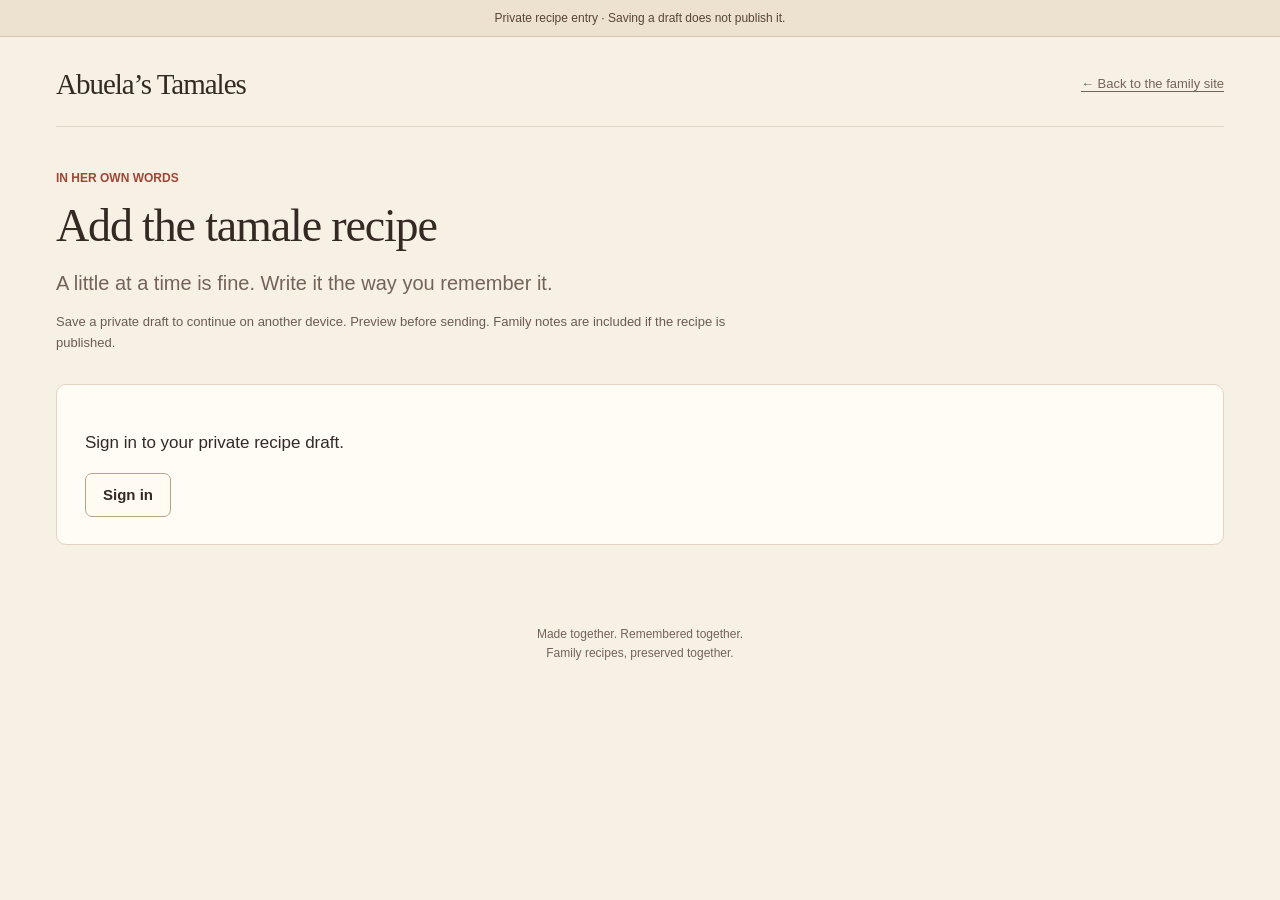
==== add-recipe.html @ 714f16d2 "Publish owner-only recipe editor and sign-in callback" ====
<!doctype html>
<html lang="en">
<head>
<meta charset="utf-8">
<meta http-equiv="Content-Security-Policy" content="default-src 'none'; script-src 'self'; style-src 'self'; img-src 'self' data:; media-src https://d2r3pvc81h83y9.cloudfront.net; connect-src 'self' https://abuelas-recipes-799780492152.auth.us-east-1.amazoncognito.com https://rk2tfggqse.execute-api.us-east-1.amazonaws.com; base-uri 'none'; object-src 'none'; form-action 'none'">
<meta name="viewport" content="width=device-width, initial-scale=1">
<meta name="robots" content="noindex, nofollow">
<meta name="referrer" content="no-referrer">
<title>Add the tamale recipe</title>
<link rel="stylesheet" href="editor-base.css">
<link rel="stylesheet" href="recipe.css">
<link rel="stylesheet" href="production.css">
<script src="video-config.js" defer></script>
<script src="video-player.js" defer></script>
<script src="recipe-model.js" defer></script>

<script type="module" src="boot.mjs"></script>
</head>
<body data-production="true">
<div class="prototype-banner">Private recipe entry · Saving a draft does not publish it.</div>
<a class="skip-link" href="#main">Skip to recipe editor</a>
<header class="site-header"><a class="wordmark" href="./">Abuela’s Tamales</a><a class="back-link" href="./">← Back to the family site</a></header>
<main id="main" class="editor-main">
<section class="editor-intro">
<p class="eyebrow">In her own words</p>
<h1>Add the tamale recipe</h1>
<p class="editor-lead">A little at a time is fine. Write it the way you remember it.</p>
<p class="storage-note">Save a private draft to continue on another device. Preview before sending. Family notes are included if the recipe is published.</p>
</section>
<noscript><p class="notice error">This editor needs JavaScript. The family film remains available through its direct link.</p></noscript>
<div id="recovery" class="notice error" hidden><h2>Your saved draft could not be opened.</h2><p>We have kept the original data untouched. Download it before starting again.</p><button type="button" id="recover-download">Download original draft</button> <button type="button" id="recover-reset">Start a new draft</button></div>
<section id="account-panel" class="card" aria-label="Recipe account"><p id="account-status" role="status">Recipe entry is not enabled.</p><div id="account-actions"></div><div id="account-confirm" hidden></div><div id="account-preview" hidden></div></section>
<div id="editor-layout" class="editor-layout" hidden>
<div class="writing-column">
<div class="draft-state"><span class="status-dot" aria-hidden="true"></span><span id="save-status" role="status" aria-live="polite">Getting your draft ready…</span></div>
<p id="feedback" class="notice" role="status" hidden></p>
<form id="recipe-form" novalidate>
<section class="card basics" aria-labelledby="basics-heading">
<h2 id="basics-heading">The recipe</h2>
<label for="recipe-title">Recipe name</label><input id="recipe-title" name="title" type="text" maxlength="160" required autocomplete="off">
<label for="recipe-yield">How much does it make? <span class="optional">Optional</span></label><input id="recipe-yield" name="yieldText" type="text" maxlength="200" autocomplete="off" aria-describedby="yield-help"><p class="field-help" id="yield-help">Use whatever amount you remember. It is okay to leave this blank.</p>
</section>
<section aria-labelledby="parts-heading" class="parts-section">
<div class="section-title"><h2 id="parts-heading">Recipe parts</h2><span id="component-count"></span></div>
<p class="section-help">Each part has its own ingredients and directions. Use one part for a simple recipe, or add parts such as masa, sauce, and filling.</p>
<div id="components"></div>
<button type="button" id="add-component" class="add-component">＋ Add another part</button>
<div id="undo-area" class="notice" hidden><span id="undo-message"></span> <button type="button" id="undo-remove">Undo removal</button></div>
</section>
<section class="card" aria-labelledby="notes-heading"><h2 id="notes-heading">Anything else to remember?</h2><label for="recipe-notes">Family notes <span class="optional">Optional</span></label><textarea id="recipe-notes" name="notes" rows="4" maxlength="10000" aria-describedby="notes-help"></textarea><p class="field-help" id="notes-help">A tip, a memory, or something you would like to ask about later.</p></section>
<div class="actions"><button type="button" id="preview-button" class="primary">Preview recipe</button><button type="button" class="export-button">Download draft (JSON)</button></div>
<div class="file-tools"><label for="import-file">Open a downloaded draft</label><input type="file" id="import-file" accept=".json,application/json"><p class="field-help">Opening a file asks before replacing your current draft.</p></div>
</form>
<section id="preview-panel" hidden aria-labelledby="preview-heading" tabindex="-1"><div class="preview-top"><span class="eyebrow">Recipe preview · Not published</span><button type="button" id="edit-button">← Keep editing</button></div><div id="preview-content" class="card"></div><div class="actions"><button type="button" class="export-button">Download draft (JSON)</button><button type="button" id="print-button">Print preview</button></div><p class="notice">Previewing does not send or publish your recipe. Use the account controls above for the next step.</p></section>
</div>
<aside class="film-aside" aria-labelledby="video-heading"><div class="aside-inner"><p class="eyebrow">Remember together</p><h2 id="video-heading">The family film</h2><figure class="film"><div class="video-frame" id="video-frame"><img class="poster" src="family-video.jpg" width="1280" height="720" alt="Family members making tamales together in the kitchen."><a class="play-control" id="video-launch" href="https://d2r3pvc81h83y9.cloudfront.net/media/christmas-tamales-720p-v1.mp4" target="_blank" rel="noopener noreferrer" aria-label="Play the family film, Christmas Tamales, 17 minutes 33 seconds"><span class="play-circle" aria-hidden="true">▶</span></a><span class="duration" aria-hidden="true">17:33</span></div><figcaption>Christmas tamales, made together.</figcaption><p class="player-note"><a href="https://d2r3pvc81h83y9.cloudfront.net/media/christmas-tamales-720p-v1.mp4" target="_blank" rel="noopener noreferrer">Open film in another tab<span class="sr-only"> (opens a new tab)</span></a></p></figure><p class="aside-note">Pause and come back whenever you need. The ingredients and directions are yours to tell.</p><div class="privacy-note"><strong>Browser backup</strong><p>Clearing browser data erases this device’s backup. Save your private server draft and keep a downloaded copy. The film plays from the existing family video host when you press play.</p></div></div></aside>
</div>
</main>
<footer>Made together. Remembered together.<br>Family recipes, preserved together.</footer>
</body>
</html>
---- editor-base.css ----
:root{color-scheme:light;--paper:#f7f0e5;--ink:#342a23;--muted:#746457;--accent:#9f4736;--line:#e2d5c4}
*{box-sizing:border-box}body{margin:0;background:var(--paper);color:var(--ink);font:17px/1.6 -apple-system,BlinkMacSystemFont,"Segoe UI",sans-serif}a{color:inherit;text-underline-offset:.2em}a:focus-visible,button:focus-visible{outline:3px solid var(--accent);outline-offset:6px}.site-header{max-width:1168px;margin:0 auto;padding:30px 0 24px;border-bottom:1px solid var(--line);display:flex;align-items:center;justify-content:space-between}.wordmark{font:normal 29px/1.2 Georgia,"Times New Roman",serif;letter-spacing:-.035em;text-decoration:none}.site-header>span{color:var(--muted);font-size:14px}main{max-width:1168px;margin:auto}.intro{text-align:center;padding:34px 0 0}.eyebrow{color:var(--accent);font-size:12px;font-weight:700;text-transform:uppercase;margin:0 0 20px}h1{font:normal clamp(38px,4.7vw,58px)/1.13 Georgia,"Times New Roman",serif;letter-spacing:-.025em;margin:0}p.lead{color:var(--muted);font-size:19px;line-height:1.55;margin:18px auto 36px}.film{max-width:900px;margin:0 auto;text-align:center}.video-frame{position:relative;aspect-ratio:16/9;background:#000;border-radius:9px;overflow:hidden;box-shadow:0 0 24px #5d452525}.poster{width:100%;height:100%;object-fit:cover;display:block}.play-control{position:absolute;inset:0;display:flex;flex-direction:column;align-items:flex-start;justify-content:center;padding-left:11%;gap:12px;color:var(--paper);text-decoration:none;font:600 15px/1.3 -apple-system,BlinkMacSystemFont,"Segoe UI",sans-serif;border:0;background:transparent;cursor:pointer;width:100%}.play-circle{display:grid;place-items:center;width:62px;height:62px;border-radius:50%;background:var(--paper);color:var(--accent);font-size:26px;padding-left:4px}.play-label{margin-left:-10px}.play-control:hover .play-circle{background:#fff;transform:scale(1.04)}.play-control:focus-visible{outline:3px solid #fff;outline-offset:-7px}.duration{position:absolute;bottom:14px;right:20px;color:#fff;background:#000a;padding:0 3px;font-size:13px;font-weight:600;pointer-events:none}.video-frame iframe,.video-frame video{display:block;width:100%;height:100%;border:0}figcaption{font-size:16px;font-weight:500;margin-top:17px}.player-note{font-size:12px;color:var(--muted);margin:8px 0 0}.story{text-align:center;margin:35px auto 0;padding:25px 0 0;position:relative}.story:before{content:"";position:absolute;top:0;left:calc(50% - 45px);width:90px;border-top:1px solid var(--line)}h2{font:normal 30px/1.2 Georgia,"Times New Roman",serif;letter-spacing:-.025em;margin:0 0 13px}.story p{color:var(--muted);margin:0;font-size:17px;line-height:1.65}footer{text-align:center;font-size:12px;color:var(--muted);padding:56px 20px 32px}.sr-only,.skip-link:not(:focus){position:absolute;width:1px;height:1px;padding:0;margin:-1px;overflow:hidden;clip:rect(0,0,0,0);white-space:nowrap;border:0}.skip-link:focus{position:fixed;z-index:5;top:8px;left:8px;padding:10px;background:var(--paper)}
@media(max-width:1240px){.site-header,main{margin-left:32px;margin-right:32px}}
@media(max-width:600px){.site-header,main{margin-left:20px;margin-right:20px}.site-header{justify-content:center;padding:25px 0 21px}.site-header>span{display:none}.wordmark{font-size:27px}.intro{padding-top:34px}.eyebrow{font-size:11px;margin-bottom:22px}h1{font-size:38px;line-height:1.14;max-width:360px;margin:auto}.lead{max-width:360px}p.lead{font-size:16px;line-height:1.55;margin:26px auto 36px}.desktop-break{display:none}.play-control{padding-left:10%}.play-circle{width:46px;height:46px;font-size:21px}.play-label{display:none}.duration{right:14px;bottom:12px;font-size:12px}figcaption{font-size:15px;margin-top:18px}.player-note{font-size:11px;line-height:1.6;margin:10px 10px 0}.story{margin-top:34px;padding-top:30px}h2{font-size:28px}.story p{font-size:16px;max-width:290px;margin:auto}footer{padding-top:48px}}
@media(prefers-reduced-motion:reduce){.play-control:hover .play-circle{transform:none}}
---- recipe.css ----
[hidden]{display:none!important}.prototype-banner{text-align:center;padding:9px 20px;background:#ede1cf;color:#594536;font-size:12px;line-height:1.5;border-bottom:1px solid #d7c7b0}.button,button,input,textarea{font:inherit}.button,button{display:inline-flex;align-items:center;justify-content:center;gap:10px;min-height:44px;padding:10px 17px;border:1px solid #b8a38a;border-radius:7px;color:var(--ink);background:#fffaf2;text-decoration:none;font-size:15px;font-weight:600;cursor:pointer;line-height:1.4}button:hover,.button:hover{background:#eee0cc}.primary{background:var(--accent);color:#fffaf5;border-color:var(--accent)}.primary:hover{background:#823829}.button:focus-visible,button:focus-visible,input:focus-visible,textarea:focus-visible{outline:3px solid #9f4736;outline-offset:3px}button:disabled{opacity:.45;cursor:not-allowed}.recipe-invitation{margin:-10px auto 34px}.recipe-invitation .button{font-size:17px;padding:14px 24px}.recipe-invitation p{font-size:13px;color:var(--muted);margin:10px 12px}.back-link{font-size:13px;color:var(--muted)}.editor-intro{padding:42px 0 30px;max-width:740px}.editor-intro .eyebrow{margin-bottom:12px}.editor-intro h1{font-size:clamp(34px,4vw,46px)}.editor-lead{font-size:20px;color:var(--muted);margin:15px 0 13px}.storage-note{max-width:690px;font-size:13px;color:#6b5c50;margin:0}.editor-layout{display:grid;grid-template-columns:minmax(0,1fr) 340px;gap:50px;align-items:start}.writing-column{min-width:0}.draft-state{display:flex;align-items:center;gap:8px;font-size:13px;color:#536047;margin:0 0 18px;min-height:24px}.status-dot{height:7px;width:7px;border-radius:50%;background:#6e7b5a;flex-shrink:0}.card{background:#fffbf5;border:1px solid var(--line);border-radius:10px;padding:27px 28px;margin-bottom:24px}.card h2{font-size:25px;margin-bottom:22px}.card label{display:block;font-size:15px;font-weight:600;margin:20px 0 7px}.card label:first-of-type{margin-top:0}input[type=text],textarea{display:block;width:100%;max-width:100%;border:1px solid #bba991;border-radius:6px;background:#fffdf9;color:var(--ink);padding:11px 12px;font-size:17px;line-height:1.55;min-height:48px}textarea{resize:vertical;min-height:125px}.field-help{font-size:12px;line-height:1.55;color:var(--muted);margin:7px 0 0}.optional{font-size:12px;font-weight:400;color:var(--muted);margin-left:6px}.parts-section{margin:34px 0}.section-title{display:flex;align-items:center;justify-content:space-between;gap:10px}.section-title h2{font-size:28px;margin:0}.section-title>span{color:var(--muted);font-size:13px}.section-help{font-size:14px;color:var(--muted);line-height:1.6;margin:10px 0 18px}.component-card{position:relative}.component-top{display:flex;gap:10px;align-items:baseline;border-bottom:1px solid var(--line);padding-bottom:14px;margin-bottom:20px}.component-number{font-size:11px;text-transform:uppercase;letter-spacing:.09em;color:var(--accent);font-weight:700;white-space:nowrap}.component-top h3{font:normal 25px/1.2 Georgia,serif;margin:0;overflow-wrap:anywhere}.component-controls{display:flex;flex-wrap:wrap;gap:7px;margin-top:20px}.component-controls button{font-size:12px;padding:8px 11px;background:transparent}.component-controls .remove-button{margin-left:auto;color:#93412f}.add-component{border:1px dashed #ac8e70;background:transparent;width:100%;min-height:52px}.actions{display:flex;flex-wrap:wrap;gap:12px;margin:24px 0}.file-tools{margin:32px 0 10px;padding-top:24px;border-top:1px solid var(--line)}.file-tools label{display:block;font-size:14px;font-weight:600;margin-bottom:10px}.file-tools input{font-size:13px;width:100%;color:var(--muted)}.file-tools input::file-selector-button{font:inherit;padding:9px 12px;border:1px solid #b8a38a;border-radius:5px;background:#fffaf2;margin-right:10px;min-height:44px}.film-aside{border-top:1px solid var(--line);padding-top:24px}.aside-inner{position:sticky;top:24px}.film-aside .eyebrow{margin-bottom:10px}.film-aside h2{font-size:27px;margin-bottom:20px}.film-aside .film{margin:0}.film-aside .play-control{align-items:center;padding:0}.film-aside .play-circle{width:48px;height:48px;font-size:22px}.film-aside figcaption{font-size:14px}.aside-note{font-size:14px;line-height:1.7;color:var(--muted);margin:22px 0}.privacy-note{border-top:1px solid var(--line);padding-top:19px;font-size:12px;color:var(--muted)}.privacy-note strong{color:var(--ink)}.privacy-note p{margin:5px 0}.notice{border:1px solid #c9b997;background:#f1e8d6;border-radius:7px;padding:15px 17px;font-size:14px;line-height:1.6;overflow-wrap:anywhere}.notice.error{border-color:#bd7565;color:#743625;background:#fae9e1}.notice h2{font-size:23px}.notice button{font-size:13px;margin-top:8px}.preview-top{display:flex;align-items:center;justify-content:space-between;gap:12px;margin-bottom:20px}.preview-top .eyebrow{margin:0}.preview-text{white-space:pre-wrap;overflow-wrap:anywhere;font-size:16px}.preview-component{border-top:1px solid var(--line);padding-top:24px;margin-top:24px}.preview-component h3{font:normal 26px/1.25 Georgia,serif;overflow-wrap:anywhere}.preview-component h4{font-size:13px;text-transform:uppercase;letter-spacing:.06em;margin-bottom:10px;color:var(--accent)}#preview-heading{font-size:32px;overflow-wrap:anywhere}#preview-panel:focus{outline:none}.empty-copy{color:var(--muted);font-style:italic}.preview-meta{color:var(--muted);font-size:14px}
.demo-panel{border:2px solid #b69a71}.demo-panel h2{font-size:24px;margin-bottom:12px}.demo-panel summary{cursor:pointer;min-height:44px;padding:10px 0;font-size:13px}.demo-panel select{font:inherit;min-height:44px;width:100%;max-width:100%;padding:8px;border:1px solid #bba991;border-radius:5px;background:#fffdf9}.demo-panel .actions{gap:8px}.demo-panel .actions button{font-size:13px}.demo-panel a{display:inline-block;font-size:14px;margin-top:15px}.demo-review{margin-top:20px;border-top:1px solid var(--line);padding-top:20px}.demo-review h3{overflow-wrap:anywhere}
@media(min-width:850px){.film-aside{position:sticky;top:24px}}
@media(max-width:1000px){.editor-layout{grid-template-columns:minmax(0,1fr) 280px;gap:28px}}
@media(max-width:849px){.editor-layout{display:flex;flex-direction:column;gap:24px}.writing-column,.film-aside{width:100%}.film-aside{order:-1;padding:0;border:0}.aside-inner{position:static}.film-aside .eyebrow,.film-aside h2,.aside-note,.privacy-note{display:none}.film-aside .film{max-width:430px;margin:0 auto 5px}.film-aside .video-frame{max-height:210px}.film-aside figcaption{margin-top:10px}.editor-intro{padding:30px 0 24px}.editor-intro h1{margin:0;max-width:none}.card{padding:22px}.editor-lead{font-size:18px}.back-link{font-size:12px}.site-header{gap:15px;flex-wrap:wrap;justify-content:space-between}.prototype-banner{font-size:11px}.preview-top{flex-wrap:wrap}.actions>*{flex:1 1 180px}.component-controls .remove-button{margin-left:0}.storage-note{font-size:12px}.editor-main .eyebrow{font-size:11px}.file-tools input{max-width:100%}}
@media(max-width:400px){.editor-main{margin-left:14px;margin-right:14px}.card{padding:18px}.site-header .back-link{width:100%;text-align:center}.site-header .wordmark{margin:auto}.component-controls button{padding:8px;font-size:11px}.component-top{gap:8px}.component-top h3{font-size:23px}}
@media print{.prototype-banner,.site-header,.editor-intro,.film-aside,.draft-state,.preview-top,.actions,.file-tools,footer,#recipe-form,#feedback,#undo-area,#recovery,#preview-panel>.notice{display:none!important}body{background:white;color:black}.editor-layout{display:block}main,.editor-main{margin:0;max-width:none}.card{border:0;padding:0;background:white}#preview-panel{display:block!important}.preview-component{break-inside:avoid}.preview-text{color:black}}
---- production.css ----
#account-actions, #account-confirm {display:flex;flex-wrap:wrap;gap:12px;}
#account-confirm[hidden], #account-preview[hidden] {display:none;}
#account-confirm p {flex-basis:100%;}
#account-preview pre {font:inherit;white-space:pre-wrap;overflow-wrap:anywhere;}
#account-preview button {display:block;margin:12px 0;}
.save-error {color:#843c2a;}
[aria-label="Written family recipe"] pre {font:inherit;white-space:pre-wrap;overflow-wrap:anywhere;}
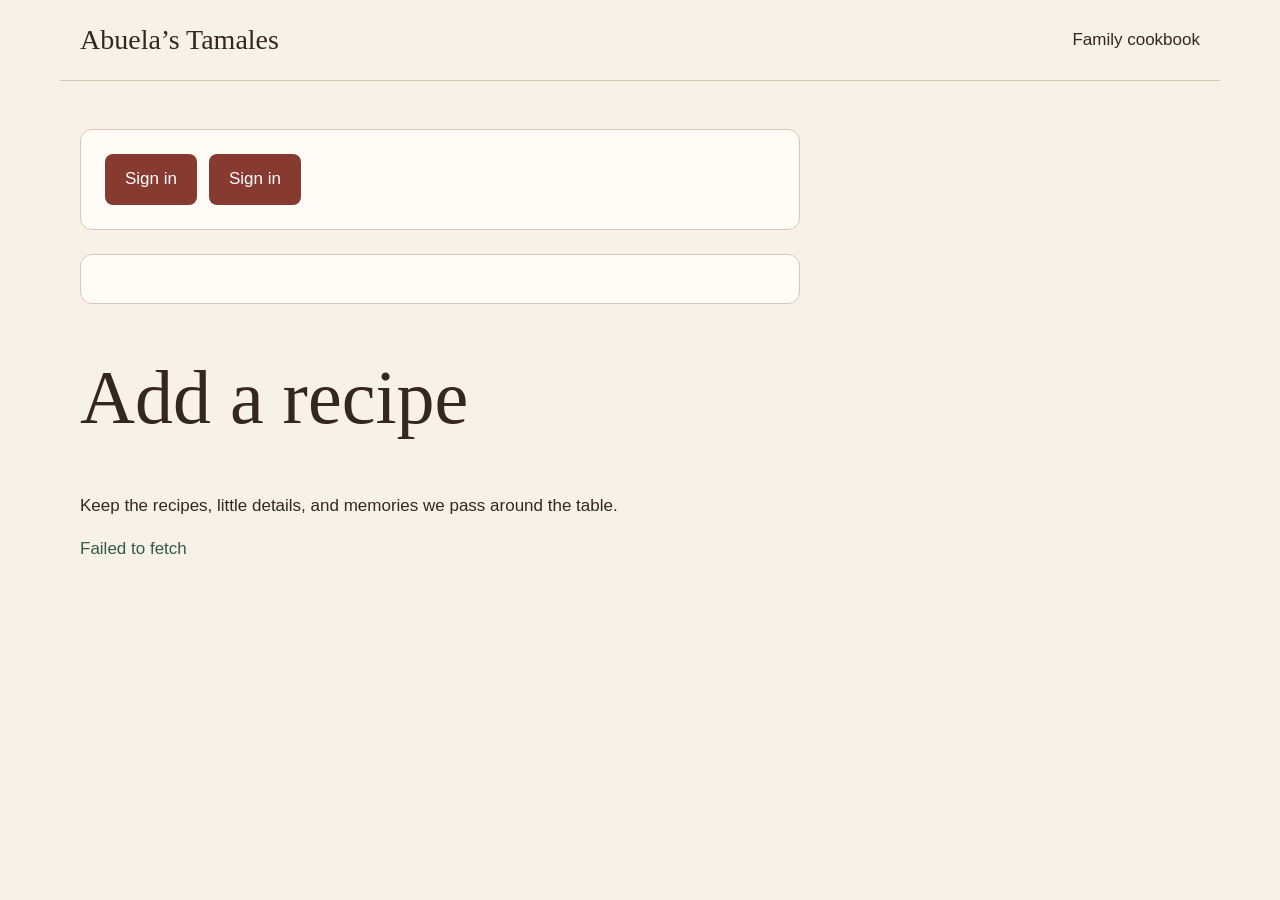
==== commit d85bb09c: "Add private family cookbook with photos and editor invitations" ====
--- a/add-recipe.html
+++ b/add-recipe.html
@@ -1,61 +1 @@
-<!doctype html>
-<html lang="en">
-<head>
-<meta charset="utf-8">
-<meta http-equiv="Content-Security-Policy" content="default-src 'none'; script-src 'self'; style-src 'self'; img-src 'self' data:; media-src https://d2r3pvc81h83y9.cloudfront.net; connect-src 'self' https://abuelas-recipes-799780492152.auth.us-east-1.amazoncognito.com https://rk2tfggqse.execute-api.us-east-1.amazonaws.com; base-uri 'none'; object-src 'none'; form-action 'none'">
-<meta name="viewport" content="width=device-width, initial-scale=1">
-<meta name="robots" content="noindex, nofollow">
-<meta name="referrer" content="no-referrer">
-<title>Add the tamale recipe</title>
-<link rel="stylesheet" href="editor-base.css">
-<link rel="stylesheet" href="recipe.css">
-<link rel="stylesheet" href="production.css">
-<script src="video-config.js" defer></script>
-<script src="video-player.js" defer></script>
-<script src="recipe-model.js" defer></script>
-
-<script type="module" src="boot.mjs"></script>
-</head>
-<body data-production="true">
-<div class="prototype-banner">Private recipe entry · Saving a draft does not publish it.</div>
-<a class="skip-link" href="#main">Skip to recipe editor</a>
-<header class="site-header"><a class="wordmark" href="./">Abuela’s Tamales</a><a class="back-link" href="./">← Back to the family site</a></header>
-<main id="main" class="editor-main">
-<section class="editor-intro">
-<p class="eyebrow">In her own words</p>
-<h1>Add the tamale recipe</h1>
-<p class="editor-lead">A little at a time is fine. Write it the way you remember it.</p>
-<p class="storage-note">Save a private draft to continue on another device. Preview before sending. Family notes are included if the recipe is published.</p>
-</section>
-<noscript><p class="notice error">This editor needs JavaScript. The family film remains available through its direct link.</p></noscript>
-<div id="recovery" class="notice error" hidden><h2>Your saved draft could not be opened.</h2><p>We have kept the original data untouched. Download it before starting again.</p><button type="button" id="recover-download">Download original draft</button> <button type="button" id="recover-reset">Start a new draft</button></div>
-<section id="account-panel" class="card" aria-label="Recipe account"><p id="account-status" role="status">Recipe entry is not enabled.</p><div id="account-actions"></div><div id="account-confirm" hidden></div><div id="account-preview" hidden></div></section>
-<div id="editor-layout" class="editor-layout" hidden>
-<div class="writing-column">
-<div class="draft-state"><span class="status-dot" aria-hidden="true"></span><span id="save-status" role="status" aria-live="polite">Getting your draft ready…</span></div>
-<p id="feedback" class="notice" role="status" hidden></p>
-<form id="recipe-form" novalidate>
-<section class="card basics" aria-labelledby="basics-heading">
-<h2 id="basics-heading">The recipe</h2>
-<label for="recipe-title">Recipe name</label><input id="recipe-title" name="title" type="text" maxlength="160" required autocomplete="off">
-<label for="recipe-yield">How much does it make? <span class="optional">Optional</span></label><input id="recipe-yield" name="yieldText" type="text" maxlength="200" autocomplete="off" aria-describedby="yield-help"><p class="field-help" id="yield-help">Use whatever amount you remember. It is okay to leave this blank.</p>
-</section>
-<section aria-labelledby="parts-heading" class="parts-section">
-<div class="section-title"><h2 id="parts-heading">Recipe parts</h2><span id="component-count"></span></div>
-<p class="section-help">Each part has its own ingredients and directions. Use one part for a simple recipe, or add parts such as masa, sauce, and filling.</p>
-<div id="components"></div>
-<button type="button" id="add-component" class="add-component">＋ Add another part</button>
-<div id="undo-area" class="notice" hidden><span id="undo-message"></span> <button type="button" id="undo-remove">Undo removal</button></div>
-</section>
-<section class="card" aria-labelledby="notes-heading"><h2 id="notes-heading">Anything else to remember?</h2><label for="recipe-notes">Family notes <span class="optional">Optional</span></label><textarea id="recipe-notes" name="notes" rows="4" maxlength="10000" aria-describedby="notes-help"></textarea><p class="field-help" id="notes-help">A tip, a memory, or something you would like to ask about later.</p></section>
-<div class="actions"><button type="button" id="preview-button" class="primary">Preview recipe</button><button type="button" class="export-button">Download draft (JSON)</button></div>
-<div class="file-tools"><label for="import-file">Open a downloaded draft</label><input type="file" id="import-file" accept=".json,application/json"><p class="field-help">Opening a file asks before replacing your current draft.</p></div>
-</form>
-<section id="preview-panel" hidden aria-labelledby="preview-heading" tabindex="-1"><div class="preview-top"><span class="eyebrow">Recipe preview · Not published</span><button type="button" id="edit-button">← Keep editing</button></div><div id="preview-content" class="card"></div><div class="actions"><button type="button" class="export-button">Download draft (JSON)</button><button type="button" id="print-button">Print preview</button></div><p class="notice">Previewing does not send or publish your recipe. Use the account controls above for the next step.</p></section>
-</div>
-<aside class="film-aside" aria-labelledby="video-heading"><div class="aside-inner"><p class="eyebrow">Remember together</p><h2 id="video-heading">The family film</h2><figure class="film"><div class="video-frame" id="video-frame"><img class="poster" src="family-video.jpg" width="1280" height="720" alt="Family members making tamales together in the kitchen."><a class="play-control" id="video-launch" href="https://d2r3pvc81h83y9.cloudfront.net/media/christmas-tamales-720p-v1.mp4" target="_blank" rel="noopener noreferrer" aria-label="Play the family film, Christmas Tamales, 17 minutes 33 seconds"><span class="play-circle" aria-hidden="true">▶</span></a><span class="duration" aria-hidden="true">17:33</span></div><figcaption>Christmas tamales, made together.</figcaption><p class="player-note"><a href="https://d2r3pvc81h83y9.cloudfront.net/media/christmas-tamales-720p-v1.mp4" target="_blank" rel="noopener noreferrer">Open film in another tab<span class="sr-only"> (opens a new tab)</span></a></p></figure><p class="aside-note">Pause and come back whenever you need. The ingredients and directions are yours to tell.</p><div class="privacy-note"><strong>Browser backup</strong><p>Clearing browser data erases this device’s backup. Save your private server draft and keep a downloaded copy. The film plays from the existing family video host when you press play.</p></div></div></aside>
-</div>
-</main>
-<footer>Made together. Remembered together.<br>Family recipes, preserved together.</footer>
-</body>
-</html>
+<!doctype html><html lang="en"><head><meta charset="utf-8"><meta name="viewport" content="width=device-width,initial-scale=1"><meta http-equiv="Content-Security-Policy" content="default-src 'self';script-src 'self';style-src 'self';img-src 'self' blob: https://rk2tfggqse.execute-api.us-east-1.amazonaws.com;connect-src 'self' https://abuelas-recipes-recipes-glqsobtyse8c.s3.us-east-1.amazonaws.com https://rk2tfggqse.execute-api.us-east-1.amazonaws.com https://abuelas-recipes-799780492152.auth.us-east-1.amazoncognito.com;object-src 'none';base-uri 'none';form-action 'none'"><title>Add a recipe · Abuela’s Tamales</title><link rel="stylesheet" href="theme.css"><script type="module" src="cookbook-app.mjs"></script></head><body><header><a class="wordmark" href="https://abuelastamales.com/">Abuela’s Tamales</a><span>Family cookbook</span></header><main><p id="preview-note" class="note">Local design preview · nothing is uploaded or published</p><h1>Add a recipe</h1><p>Keep the recipes, little details, and memories we pass around the table.</p><p id="status" role="status" aria-live="polite">Draft stays in this open tab. Server saving is not connected in this preview.</p><div id="workspace"><section class="panel"><h2>About the recipe</h2><label for="title">Recipe name</label><input id="title" maxlength="160" autocomplete="off"><label for="description">A short introduction <span class="note">· public when published</span></label><textarea id="description" maxlength="240" aria-describedby="description-count"></textarea><p id="description-count" class="note">240 characters remaining</p><label for="notes">Family notes <span class="note">· signed-in family only</span></label><textarea id="notes"></textarea><h3>Photos, if you’d like</h3><p class="note">Recipe photos are public when you publish. Photos in unfinished drafts stay private. JPEG, PNG or WebP, up to 15 MB each.</p><div id="photos"></div><div id="photo-controls" hidden><label for="photo-file">Choose a photo</label><input id="photo-file" type="file" accept="image/jpeg,image/png,image/webp"><label for="photo-audience">Photo placement</label><select id="photo-audience"><option value="gallery">Public recipe photo</option><option value="cover">Public cover photo</option></select><label for="photo-alt">Describe the photo</label><input id="photo-alt" maxlength="300"></div></section><section class="panel"><h2>Recipe parts</h2><p class="note">One part works beautifully. Add others for masa, filling, frosting, or finishing.</p><div id="parts"></div><button id="add-part" type="button">Add recipe part</button><button id="undo" type="button" class="secondary" hidden>Undo remove</button></section><section class="panel"><h2>Review and share</h2><p>Check the public introduction and the full family recipe separately.</p><div class="actions"><button id="review" type="button">Review recipe</button><button id="export" class="secondary" type="button">Download draft</button></div></section></div><section id="preview" class="panel" hidden aria-label="Recipe review"></section></main></body></html>
--- a/theme.css
+++ b/theme.css
@@ -0,0 +1,4 @@
+:root{--color-ivory:#f7f1e7;--color-cocoa:#34271f;--color-brick:#a34f3f;--color-clay:#b77a60;--color-linen:#e8dcc9;--surface-page:var(--color-ivory);--surface-card:#fffcf7;--surface-muted:var(--color-linen);--text-primary:var(--color-cocoa);--text-secondary:#655348;--border-subtle:#d8c8b8;--action-primary:#873b30;--action-on-primary:#fff;--focus-ring:#245d79;--status-error:#9b3028;--status-success:#315c45;--font-display:Georgia,serif;--font-body:Arial,sans-serif;--text-body:17px;--line-body:1.55;--content-max:1160px;--reading-max:720px;--radius-card:12px;--radius-control:8px;--control-min-height:48px}
+*{box-sizing:border-box}body{margin:0;background:var(--surface-page);color:var(--text-primary);font:var(--text-body)/var(--line-body) var(--font-body)}main,header{max-width:var(--content-max);margin:auto;padding:24px 20px}header{display:flex;align-items:center;justify-content:space-between;gap:20px;border-bottom:1px solid var(--border-subtle)}a{color:var(--action-primary)}h1,h2,h3,.wordmark{font-family:var(--font-display);line-height:1.15}h1{font-size:clamp(42px,6vw,76px);font-weight:400}.wordmark{font-size:28px;text-decoration:none;color:var(--text-primary)}button,.button{min-height:48px;padding:12px 20px;background:var(--action-primary);color:white;border:0;border-radius:8px;font:inherit;text-decoration:none;cursor:pointer}button.secondary{background:var(--surface-muted);color:var(--text-primary)}:focus-visible{outline:3px solid var(--focus-ring);outline-offset:4px}input,textarea{width:100%;min-height:48px;font:inherit;padding:12px;border:1px solid #887467;border-radius:8px;background:var(--surface-card);color:var(--text-primary)}textarea{min-height:120px}label{display:block;margin:20px 0 6px;font-weight:600}.note{color:var(--text-secondary);font-size:15px}.panel{background:var(--surface-card);border:1px solid var(--border-subtle);border-radius:12px;padding:24px;margin:24px 0;max-width:var(--reading-max)}.actions{display:flex;gap:12px;flex-wrap:wrap}.part{border-top:1px solid var(--border-subtle);padding-top:20px;margin-top:24px}[hidden]{display:none!important}@media(max-width:480px){header{align-items:flex-start;flex-direction:column}.panel{padding:20px}button{width:100%}}@media(prefers-reduced-motion:reduce){*{scroll-behavior:auto!important}}
+
+select{width:100%;min-height:48px;padding:12px;font:inherit;background:var(--surface-card);color:var(--text-primary);border:1px solid #887467;border-radius:8px}figure{margin:16px 0}img{max-width:100%;height:auto;border-radius:8px}summary{min-height:48px;cursor:pointer;padding:12px 0;font-weight:600}details{width:100%;order:3}.recipe-card{border-top:1px solid var(--border-subtle);padding:20px 0}.recipe-card:first-of-type{border-top:0}#status{max-width:720px;min-height:26px;color:var(--status-success)}fieldset{min-width:0;border:1px solid var(--border-subtle);border-radius:8px;margin:16px 0;padding:16px}@media(max-width:480px){header{padding-bottom:18px}.panel.actions>button{width:auto;flex:1;padding:12px}.panel.actions>details{flex-basis:100%}}
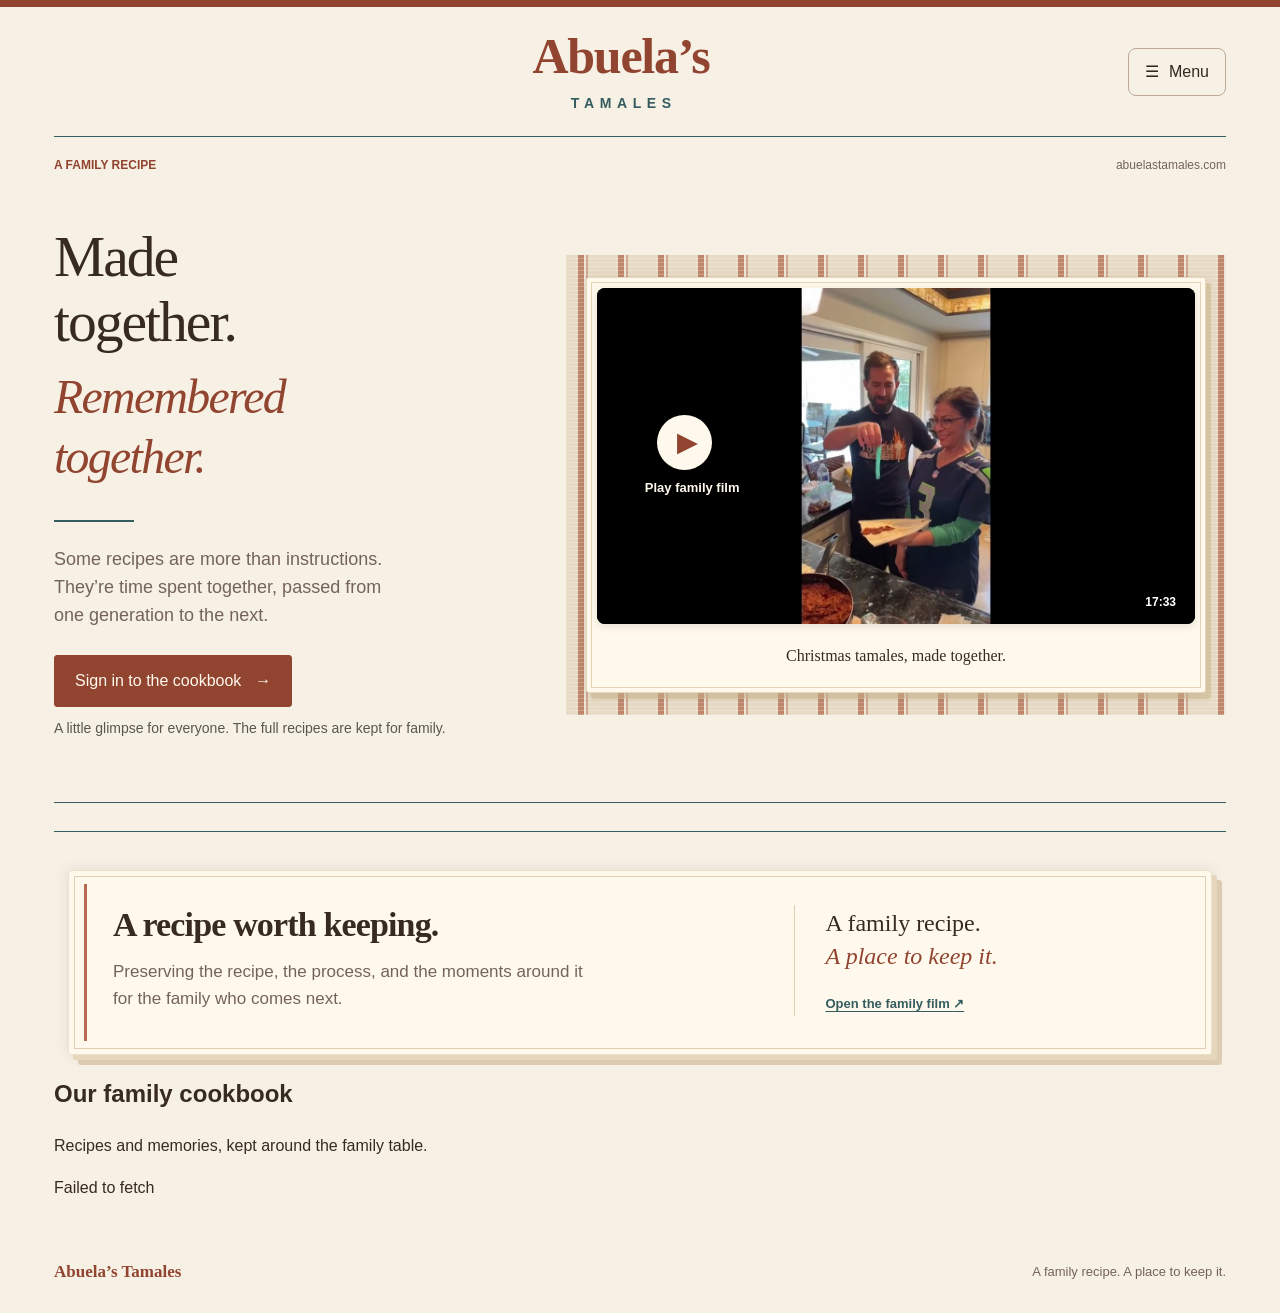
==== commit 97ebf929: "Keep the family cookbook at home with contextual menus" ====
--- a/add-recipe.html
+++ b/add-recipe.html
@@ -1 +1,76 @@
-<!doctype html><html lang="en"><head><meta charset="utf-8"><meta name="viewport" content="width=device-width,initial-scale=1"><meta http-equiv="Content-Security-Policy" content="default-src 'self';script-src 'self';style-src 'self';img-src 'self' blob: https://rk2tfggqse.execute-api.us-east-1.amazonaws.com;connect-src 'self' https://abuelas-recipes-recipes-glqsobtyse8c.s3.us-east-1.amazonaws.com https://rk2tfggqse.execute-api.us-east-1.amazonaws.com https://abuelas-recipes-799780492152.auth.us-east-1.amazoncognito.com;object-src 'none';base-uri 'none';form-action 'none'"><title>Add a recipe · Abuela’s Tamales</title><link rel="stylesheet" href="theme.css"><script type="module" src="cookbook-app.mjs"></script></head><body><header><a class="wordmark" href="https://abuelastamales.com/">Abuela’s Tamales</a><span>Family cookbook</span></header><main><p id="preview-note" class="note">Local design preview · nothing is uploaded or published</p><h1>Add a recipe</h1><p>Keep the recipes, little details, and memories we pass around the table.</p><p id="status" role="status" aria-live="polite">Draft stays in this open tab. Server saving is not connected in this preview.</p><div id="workspace"><section class="panel"><h2>About the recipe</h2><label for="title">Recipe name</label><input id="title" maxlength="160" autocomplete="off"><label for="description">A short introduction <span class="note">· public when published</span></label><textarea id="description" maxlength="240" aria-describedby="description-count"></textarea><p id="description-count" class="note">240 characters remaining</p><label for="notes">Family notes <span class="note">· signed-in family only</span></label><textarea id="notes"></textarea><h3>Photos, if you’d like</h3><p class="note">Recipe photos are public when you publish. Photos in unfinished drafts stay private. JPEG, PNG or WebP, up to 15 MB each.</p><div id="photos"></div><div id="photo-controls" hidden><label for="photo-file">Choose a photo</label><input id="photo-file" type="file" accept="image/jpeg,image/png,image/webp"><label for="photo-audience">Photo placement</label><select id="photo-audience"><option value="gallery">Public recipe photo</option><option value="cover">Public cover photo</option></select><label for="photo-alt">Describe the photo</label><input id="photo-alt" maxlength="300"></div></section><section class="panel"><h2>Recipe parts</h2><p class="note">One part works beautifully. Add others for masa, filling, frosting, or finishing.</p><div id="parts"></div><button id="add-part" type="button">Add recipe part</button><button id="undo" type="button" class="secondary" hidden>Undo remove</button></section><section class="panel"><h2>Review and share</h2><p>Check the public introduction and the full family recipe separately.</p><div class="actions"><button id="review" type="button">Review recipe</button><button id="export" class="secondary" type="button">Download draft</button></div></section></div><section id="preview" class="panel" hidden aria-label="Recipe review"></section></main></body></html>
+<!doctype html>
+<html lang="en">
+<head>
+<meta charset="utf-8">
+<meta name="viewport" content="width=device-width, initial-scale=1">
+<title>Abuela’s Tamales — A family recipe</title>
+<meta name="description" content="A family tamale recipe, preserved on film for the generations to come.">
+<meta name="robots" content="noindex, nofollow, max-image-preview:large">
+<link rel="canonical" href="https://abuelastamales.com/">
+<meta property="og:type" content="website">
+<meta property="og:locale" content="en_US">
+<meta property="og:site_name" content="Abuela’s Tamales">
+<meta property="og:title" content="Abuela’s Tamales — Made together. Remembered together.">
+<meta property="og:description" content="Watch our family’s Christmas tamale film—a recipe and the moments around it, preserved for the generations to come.">
+<meta property="og:url" content="https://abuelastamales.com/">
+<meta property="og:image" content="https://abuelastamales.com/share-card-v1.jpg">
+<meta property="og:image:secure_url" content="https://abuelastamales.com/share-card-v1.jpg">
+<meta property="og:image:type" content="image/jpeg">
+<meta property="og:image:width" content="1200">
+<meta property="og:image:height" content="630">
+<meta property="og:image:alt" content="Abuela’s Tamales. Made together. Remembered together. A family recipe, preserved on film.">
+<meta name="twitter:card" content="summary_large_image">
+<meta name="twitter:title" content="Abuela’s Tamales — Made together. Remembered together.">
+<meta name="twitter:description" content="A family tamale recipe, preserved on film for the generations to come.">
+<meta name="twitter:image" content="https://abuelastamales.com/share-card-v1.jpg">
+<meta name="twitter:image:alt" content="Abuela’s Tamales. Made together. Remembered together. A family recipe, preserved on film.">
+<meta name="referrer" content="no-referrer">
+<meta http-equiv="Content-Security-Policy" content="default-src 'self';script-src 'self';style-src 'self';img-src 'self' blob: https://rk2tfggqse.execute-api.us-east-1.amazonaws.com;media-src https://d2r3pvc81h83y9.cloudfront.net;connect-src 'self' https://rk2tfggqse.execute-api.us-east-1.amazonaws.com https://abuelas-recipes-799780492152.auth.us-east-1.amazoncognito.com https://abuelas-recipes-recipes-glqsobtyse8c.s3.us-east-1.amazonaws.com;object-src 'none';base-uri 'none';form-action 'none'">
+<link rel="stylesheet" href="styles.css?v=home-2">
+<link rel="stylesheet" href="home-shell.css">
+<script src="video-config.js" defer></script>
+<script src="video-player.js" defer></script>
+</head>
+<body>
+<a class="skip-link" href="#main">Skip to content</a>
+<div class="page">
+<header class="site-header">
+<span class="tile" aria-hidden="true"></span>
+<a class="wordmark" href="./" aria-label="Abuela’s Tamales, home">Abuela’s<span>Tamales</span></a>
+<button id="menu-toggle" type="button" aria-haspopup="dialog" aria-controls="family-menu" aria-expanded="false"><span aria-hidden="true">☰</span><span>Menu</span></button>
+</header>
+<main id="main">
+<div class="page-label"><p class="eyebrow">A family recipe</p><span>abuelastamales.com</span></div>
+<div class="hero">
+<section class="intro" aria-labelledby="home-title">
+<h1 id="home-title"><span>Made<br class="desktop-break"> together.</span><em>Remembered<br> together.</em></h1>
+<div class="short-rule" aria-hidden="true"></div>
+<p class="lead">Some recipes are more than instructions. They’re time spent together, passed from one generation to the next.</p>
+<div class="recipe-entry"><button id="home-sign-in" class="recipe-entry-button" type="button">Sign in to the cookbook <span aria-hidden="true">→</span></button><p id="home-auth-note">A little glimpse for everyone. The full recipes are kept for family.</p></div>
+</section>
+<div class="linen">
+<figure class="film" aria-labelledby="film-caption">
+<div class="video-frame" id="video-frame">
+<img class="poster" src="family-video.jpg" width="1280" height="720" alt="Family members making tamales together in the kitchen.">
+<a class="play-control" id="video-launch" href="https://d2r3pvc81h83y9.cloudfront.net/media/christmas-tamales-720p-v1.mp4" target="_blank" rel="noopener noreferrer" aria-label="Play the family film, Christmas Tamales, 17 minutes 33 seconds">
+<span class="play-circle" aria-hidden="true">▶</span><span class="play-label">Play family film</span>
+</a><span class="duration" aria-hidden="true">17:33</span>
+</div>
+<figcaption id="film-caption">Christmas tamales, made together.</figcaption>
+<noscript><p class="player-note">Use the play link to open the family video.</p></noscript>
+</figure>
+</div>
+</div>
+<div class="tile-border" aria-hidden="true"></div>
+<section class="notebook" aria-labelledby="story-title">
+<div class="notebook-copy"><h2 id="story-title">A recipe worth keeping.</h2><p>Preserving the recipe, the process, and the moments around it<br class="wide-break"> for the family who comes next.</p></div>
+<div class="notebook-aside"><p>A family recipe.<br><em>A place to keep it.</em></p><a href="https://d2r3pvc81h83y9.cloudfront.net/media/christmas-tamales-720p-v1.mp4" target="_blank" rel="noopener noreferrer">Open the family film <span aria-hidden="true">↗</span><span class="sr-only"> (opens a new tab)</span></a></div>
+</section>
+<section aria-labelledby="cookbook-heading"><h2 id="cookbook-heading" tabindex="-1">Our family cookbook</h2><p>Recipes and memories, kept around the family table.</p><p id="home-status" role="status"></p><div id="family-cookbook"></div></section></main>
+<footer><span>Abuela’s Tamales</span><p>A family recipe. A place to keep it.</p></footer>
+</div>
+<dialog id="family-menu" aria-labelledby="menu-heading"><div class="menu-top"><h2 id="menu-heading">Around the family table</h2><button id="menu-close" type="button" aria-label="Close menu">Close ×</button></div><nav id="menu-actions" aria-label="Family cookbook"></nav></dialog>
+<dialog id="family-task" aria-labelledby="task-heading"><div class="task-top"><h2 id="task-heading" tabindex="-1">Family cookbook</h2><button id="task-close" type="button" aria-label="Close and return home">Close ×</button></div><p id="status" role="status" aria-live="polite"></p><div id="task-body"></div></dialog>
+<div id="task-parking" hidden><p id="preview-note" hidden></p><section id="editor-panel"><div id="editor-actions" class="actions"></div><div id="workspace"><section class="panel"><h2>About the recipe</h2><label for="title">Recipe name</label><input id="title" maxlength="160" autocomplete="off"><label for="description">A short introduction <span class="note">· public when published</span></label><textarea id="description" maxlength="240" aria-describedby="description-count"></textarea><p id="description-count" class="note">240 characters remaining</p><label for="notes">Family notes <span class="note">· signed-in family only</span></label><textarea id="notes"></textarea><h3>Photos, if you’d like</h3><p class="note">Recipe photos are public when you publish. Photos in unfinished drafts stay private. JPEG, PNG or WebP, up to 15 MB each.</p><div id="photos"></div><div id="photo-controls" hidden><label for="photo-file">Choose a photo</label><input id="photo-file" type="file" accept="image/jpeg,image/png,image/webp"><label for="photo-audience">Photo placement</label><select id="photo-audience"><option value="gallery">Public recipe photo</option><option value="cover">Public cover photo</option></select><label for="photo-alt">Describe the photo</label><input id="photo-alt" maxlength="300"></div></section><section class="panel"><h2>Recipe parts</h2><p class="note">One part works beautifully. Add others for masa, filling, frosting, or finishing.</p><div id="parts"></div><button id="add-part" type="button">Add recipe part</button><button id="undo" type="button" class="secondary" hidden>Undo remove</button></section><section class="panel"><h2>Review and share</h2><p>Check the public introduction and the full family recipe separately.</p><div class="actions"><button id="review" type="button">Review recipe</button><button id="export" class="secondary" type="button">Download draft</button></div></section></div><section id="preview" class="panel" hidden aria-label="Recipe review"></section></section></div>
+<script type="module" src="cookbook-app.mjs"></script></body>
+</html>
--- a/styles.css
+++ b/styles.css
@@ -0,0 +1,11 @@
+:root{color-scheme:light;--paper:#f7f0e5;--card:#fff9ed;--ink:#372a21;--muted:#746457;--brick:#91442f;--teal:#355d60;--line:#dfcdb2;--tile:url("data:image/svg+xml,%3Csvg xmlns='http://www.w3.org/2000/svg' viewBox='0 0 60 60'%3E%3Cg fill='none' stroke='%23355d60' stroke-width='1.2'%3E%3Crect x='2' y='2' width='56' height='56' rx='2'/%3E%3Ccircle cx='30' cy='20' r='11'/%3E%3Ccircle cx='20' cy='30' r='11'/%3E%3Ccircle cx='40' cy='30' r='11'/%3E%3Ccircle cx='30' cy='40' r='11'/%3E%3C/g%3E%3C/svg%3E")}
+*{box-sizing:border-box}body{margin:0;background:#e0d4c1;color:var(--ink);font:16px/1.6 -apple-system,BlinkMacSystemFont,"Segoe UI",sans-serif}.page{max-width:1400px;margin:0 auto;background:var(--paper);border-top:7px solid var(--brick);padding:0 54px}a{color:inherit;text-underline-offset:.25em}a:focus-visible,button:focus-visible{outline:3px solid var(--teal);outline-offset:5px}.site-header{display:flex;align-items:center;justify-content:space-between;min-height:130px;border-bottom:1px solid var(--teal)}.tile{width:60px;height:60px;display:block;background:var(--tile) center/contain no-repeat}.wordmark{color:var(--brick);font:bold 50px/1 Georgia,"Times New Roman",serif;letter-spacing:-.025em;text-decoration:none;text-align:center}.wordmark span{display:block;margin-top:13px;color:var(--teal);font:700 14px/1.3 -apple-system,BlinkMacSystemFont,"Segoe UI",sans-serif;letter-spacing:.4em;text-transform:uppercase;padding-left:.4em}.page-label{display:flex;align-items:center;justify-content:space-between;margin:19px 0 35px}.eyebrow{margin:0;color:var(--brick);font-size:12px;font-weight:700;text-transform:uppercase}.page-label>span{font-size:12px;color:var(--muted)}.hero{display:grid;grid-template-columns:minmax(0,.7fr) minmax(0,1fr);gap:50px;align-items:center}.intro{padding:15px 0 20px}h1{font:normal clamp(40px,4.5vw,64px)/1.12 Georgia,"Times New Roman",serif;letter-spacing:-.035em;margin:0}h1 span,h1 em{display:block}h1 em{color:var(--brick);font-weight:normal;font-size:.83em;line-height:1.25;margin-top:13px;letter-spacing:-.035em}.short-rule{width:80px;height:2px;background:var(--teal);margin:33px 0 24px}.lead{max-width:360px;margin:0;color:var(--muted);font-size:18px;line-height:1.55}.linen{padding:22px 20px;background-color:#e7dbc5;background-image:repeating-linear-gradient(0deg,#fff3 0 1px,transparent 1px 4px),repeating-linear-gradient(90deg,transparent 0 12px,#ac5f43ad 12px 18px,#fff4 18px 20px,#ad624973 20px 22px,transparent 22px 40px)}.film{position:relative;background:var(--card);margin:0;padding:10px 10px 0;border:1px solid #e6d6bc;border-radius:3px;box-shadow:5px 6px 0 #c9b18a80,0 3px 13px #624b2826;outline:1px solid #e5d3b8;outline-offset:-6px}.video-frame{position:relative;aspect-ratio:16/9;background:#000;border-radius:8px;overflow:hidden;box-shadow:0 2px 8px #49362426}.poster{width:100%;height:100%;object-fit:cover;display:block}.play-control{position:absolute;inset:0;display:flex;flex-direction:column;align-items:flex-start;justify-content:center;padding-left:10%;gap:10px;color:var(--card);text-decoration:none;font:600 13px/1.3 -apple-system,BlinkMacSystemFont,"Segoe UI",sans-serif;border:0;background:transparent;cursor:pointer;width:100%}.play-circle{display:grid;place-items:center;width:55px;height:55px;border-radius:50%;background:var(--card);color:var(--brick);font-size:25px;padding-left:4px}.play-label{margin-left:-12px}.play-control:hover .play-circle{background:#fff;transform:scale(1.04)}.play-control:focus-visible{outline:3px solid #fff;outline-offset:-6px}.duration{position:absolute;bottom:12px;right:16px;color:#fff;background:#000a;padding:0 3px;font-size:12px;font-weight:600;pointer-events:none}.video-frame video{display:block;width:100%;height:100%;border:0}figcaption{text-align:center;font:16px/1.4 Georgia,"Times New Roman",serif;padding:21px 6px 24px}.player-note{font-size:12px;padding:0 10px 10px}.tile-border{height:30px;border-block:1px solid var(--teal);margin:43px 0 38px;background-image:var(--tile);background-size:24px 24px;background-repeat:repeat-x;background-position:5px center}.notebook{position:relative;display:grid;grid-template-columns:1.7fr 1fr;gap:38px;margin:0 14px;padding:34px 38px 38px 44px;background:var(--card);border:1px solid #ede0cb;border-radius:3px;box-shadow:5px 5px 0 #e6d6bb,10px 10px 0 #cbb18a8c,0 0 14px #6a4f2420;outline:1px solid var(--line);outline-offset:-7px}.notebook:before{content:"";position:absolute;left:15px;top:13px;bottom:13px;width:3px;background:#b66b50}.notebook-copy h2{font:bold 34px/1.2 Georgia,"Times New Roman",serif;letter-spacing:-.025em;margin:0 0 12px}.notebook-copy p{margin:0;color:var(--muted);font-size:17px}.notebook-aside{border-left:1px solid var(--line);padding:2px 0 0 30px}.notebook-aside p{font:normal 24px/1.35 Georgia,"Times New Roman",serif;margin:0 0 18px}.notebook-aside p em{color:var(--brick)}.notebook-aside a{color:var(--teal);font-size:13px;font-weight:600}footer{display:flex;align-items:center;justify-content:space-between;gap:24px;padding:45px 0 30px;font-size:13px;color:var(--muted)}footer>span{color:var(--brick);font:bold 17px/1.3 Georgia,"Times New Roman",serif}footer p{margin:0}.sr-only,.skip-link:not(:focus){position:absolute;width:1px;height:1px;padding:0;margin:-1px;overflow:hidden;clip:rect(0,0,0,0);white-space:nowrap;border:0}.skip-link:focus{position:fixed;z-index:5;top:10px;left:10px;padding:10px;background:var(--card)}
+@media(min-width:1500px){.page{margin-top:24px;margin-bottom:24px}}
+@media(max-width:1000px){.page{padding-inline:32px}.hero{gap:28px;grid-template-columns:minmax(0,.72fr) minmax(0,1fr)}.lead{font-size:16px}.linen{padding:16px 13px}.notebook{margin-inline:5px;gap:25px;padding-right:28px}.notebook-copy h2{font-size:30px}.wide-break{display:none}}
+@media(max-width:700px){body{background:var(--paper)}.page{padding:0 20px;border-top-width:6px}.site-header{min-height:102px}.tile{width:31px;height:31px}.wordmark{font-size:37px}.wordmark span{font-size:10px;letter-spacing:.3em;margin-top:9px}.page-label{margin:23px 0 20px}.eyebrow{font-size:11px}.page-label>span{display:none}.hero{display:flex;flex-direction:column;gap:0;align-items:stretch}.intro{padding:0 0 35px}h1{font-size:40px;letter-spacing:-.03em}h1 em{font-size:36px;margin-top:8px;line-height:1.2}.desktop-break{display:none}.short-rule{width:58px;margin:24px 0 21px}.lead{font-size:15px;line-height:1.6;max-width:360px}.linen{margin:0 -20px;padding:16px 12px}.film{padding:9px 9px 0}.play-circle{width:48px;height:48px;font-size:23px}.play-label{display:none}.duration{right:14px;bottom:12px;font-size:12px}figcaption{font-size:15px;padding:18px 3px 21px}.tile-border{height:26px;background-size:21px 21px;margin:29px 0 32px}.notebook{display:block;margin:0 0 0 -3px;padding:26px 23px 30px 31px}.notebook:before{left:12px;top:12px;bottom:12px;width:2px}.notebook-copy h2{font-size:30px;max-width:310px}.notebook-copy p{font-size:15px;line-height:1.65}.notebook-aside{margin-top:24px;border-left:0;border-top:1px solid var(--line);padding:22px 0 0}.notebook-aside p{font-size:23px;margin-bottom:16px}footer{justify-content:center;text-align:center;padding:42px 0 30px;display:block}footer>span{font-size:15px}footer p{margin-top:8px;font-size:12px}}
+@media(prefers-reduced-motion:reduce){.play-control:hover .play-circle{transform:none}}
+
+/* The private editor is available through the public homepage. */
+.recipe-entry{margin-top:26px}.recipe-entry-button{display:inline-flex;align-items:center;justify-content:center;gap:14px;min-height:48px;padding:12px 20px;background:var(--brick,#774230);color:#fff9ed;border:1px solid var(--brick,#774230);border-radius:3px;font:600 16px/1.4 Arial,sans-serif;text-decoration:none}.recipe-entry-button:hover{background:#603524;color:#fff9ed}.recipe-entry p{font:14px/1.6 Arial,sans-serif;margin:10px 0 0;color:#59574e}.recipe-entry-button:focus-visible{outline:3px solid #3d524f;outline-offset:4px}
+
+.family-recipe-card{padding:24px 0;border-top:1px solid #d8c8b8}.family-recipe-card img{max-width:100%;max-height:360px;object-fit:cover;border-radius:8px}.family-recipe-card a{font:28px Georgia,serif;color:#873b30}
--- a/home-shell.css
+++ b/home-shell.css
@@ -0,0 +1,11 @@
+:root{--surface-card:#fffcf7;--surface-muted:#e8dcc9;--text-primary:#34271f;--text-secondary:#655348;--border-subtle:#d8c8b8;--action-primary:#873b30;--focus-ring:#245d79}
+[hidden]{display:none!important}button,input,textarea,select{font:inherit}button{cursor:pointer}button:disabled{cursor:default;opacity:.55}button:focus-visible,a:focus-visible,input:focus-visible,textarea:focus-visible,select:focus-visible,summary:focus-visible{outline:3px solid var(--focus-ring);outline-offset:4px}
+#menu-toggle{display:flex;align-items:center;gap:10px;min-height:48px;border:1px solid #bba995;border-radius:8px;padding:10px 16px;background:transparent;color:#34271f;font:16px Arial,sans-serif}#home-sign-in{font:inherit;cursor:pointer}.site-header #menu-toggle{justify-self:end}.site-header{position:relative}#home-status:empty{display:none}
+#family-menu,#family-task{box-sizing:border-box;color:var(--text-primary);font:17px/1.55 Arial,sans-serif;border:1px solid var(--border-subtle);padding:28px;max-height:90dvh;overflow:auto;overscroll-behavior:contain}dialog::backdrop{background:rgba(24,22,20,.55);backdrop-filter:blur(3px)}body:has(dialog[open]){overflow:hidden}
+#family-menu{inset:0 0 auto;width:100%;max-width:100%;margin:0 auto;border:0;border-radius:0 0 18px 18px;background:rgba(38,37,35,.93);color:#fff9ed;box-shadow:0 12px 40px #0003}#family-menu[open]{animation:menu-down .22s ease-out}.menu-top,.task-top{display:flex;align-items:center;justify-content:space-between;gap:24px;margin-bottom:24px}.menu-top h2,.task-top h2{font:normal 30px/1.2 Georgia,serif;margin:0}.menu-top button{background:transparent;color:#fff9ed;border:1px solid #a79a8b}#family-menu button{font:inherit;min-height:48px;border-radius:8px;padding:12px 18px}#menu-actions{display:grid;gap:12px}#menu-actions button{text-align:left;color:#fff9ed;background:transparent;border:1px solid #756e64;width:100%}#menu-actions button:hover{background:#ffffff14}#family-menu :focus-visible{outline:3px solid #f1c582;outline-offset:3px}
+#family-task{width:min(920px,calc(100% - 40px));max-width:920px;margin:auto;border-radius:16px;background:#f7f1e7}#family-task h2,#family-task h3{font-family:Georgia,serif;line-height:1.2}#family-task h2{font-size:30px}#family-task h3{font-size:23px}#family-task button,#family-cookbook button{min-height:48px;padding:12px 20px;background:var(--action-primary);color:white;border:0;border-radius:8px;font:inherit}#family-task button.secondary,#task-close{background:var(--surface-muted)!important;color:var(--text-primary)!important}#family-task .panel{background:var(--surface-card);border:1px solid var(--border-subtle);border-radius:12px;padding:24px;margin:24px 0}#family-task .actions,#family-task #photo-controls,#family-task #family-invitations>section>div{display:flex;flex-wrap:wrap;gap:12px}#family-task #photo-controls{display:block}#family-task #photo-controls button{margin-top:16px}#family-task label{display:block;font-weight:600;margin:20px 0 6px}#family-task input,#family-task textarea,#family-task select{box-sizing:border-box;width:100%;min-height:48px;font:inherit;padding:12px;border:1px solid #887467;border-radius:8px;background:var(--surface-card);color:var(--text-primary)}#family-task textarea{min-height:120px}#family-task fieldset{min-width:0;border:1px solid var(--border-subtle);border-radius:8px;margin:16px 0;padding:16px}#family-task .part{border-top:1px solid var(--border-subtle);padding-top:20px;margin-top:24px}#family-task .part>button{margin:8px 12px 8px 0}#family-task .note{font-size:15px;color:var(--text-secondary)}#status{color:#315c45}#status:empty{display:none}#family-task img,#family-cookbook img{max-width:100%;height:auto;border-radius:8px}#family-task figure{margin:16px 0}.recipe-card{padding:24px 0;border-top:1px solid var(--border-subtle)}.recipe-card h3{font:30px Georgia,serif}.recipe-card button{margin:8px 12px 8px 0}#family-invitations h2{display:none}#family-invitations section>div{display:flex;gap:12px;flex-wrap:wrap;margin-top:20px}#family-invitations section>div>div{flex-basis:100%}#family-invitations section>div button{margin:4px 0}.task-top{position:sticky;top:-28px;padding:12px 0;background:#f7f1e7;z-index:2}.task-top button{flex-shrink:0}
+@keyframes menu-down{from{transform:translateY(-100%);opacity:.4}to{transform:translateY(0);opacity:1}}@media(prefers-reduced-motion:reduce){#family-menu[open]{animation:none}*{scroll-behavior:auto!important}}@media(max-width:600px){#family-menu{padding:20px}.menu-top h2{font-size:24px}#family-task{width:calc(100% - 20px);max-height:94dvh;padding:20px}.task-top{top:-20px;gap:12px;align-items:flex-start}.task-top h2{font-size:25px}.task-top button{padding:10px;font-size:15px}#family-task .panel{padding:16px}.actions>button,#family-invitations section>div>button{flex-basis:100%;width:100%}#family-task #add-part,#family-task #undo{margin-top:12px;width:100%}.site-header #menu-toggle{font-size:14px;padding:8px 12px}.site-header #menu-toggle span:first-child{font-size:21px}}
+
+.menu-top button{white-space:nowrap;flex-shrink:0}@media(max-width:600px){#family-task{width:calc(100% - 40px)}.task-top{flex-wrap:wrap}.task-top button{margin-left:auto}}
+
+#family-task .private-recipe>h2:first-child{display:none}
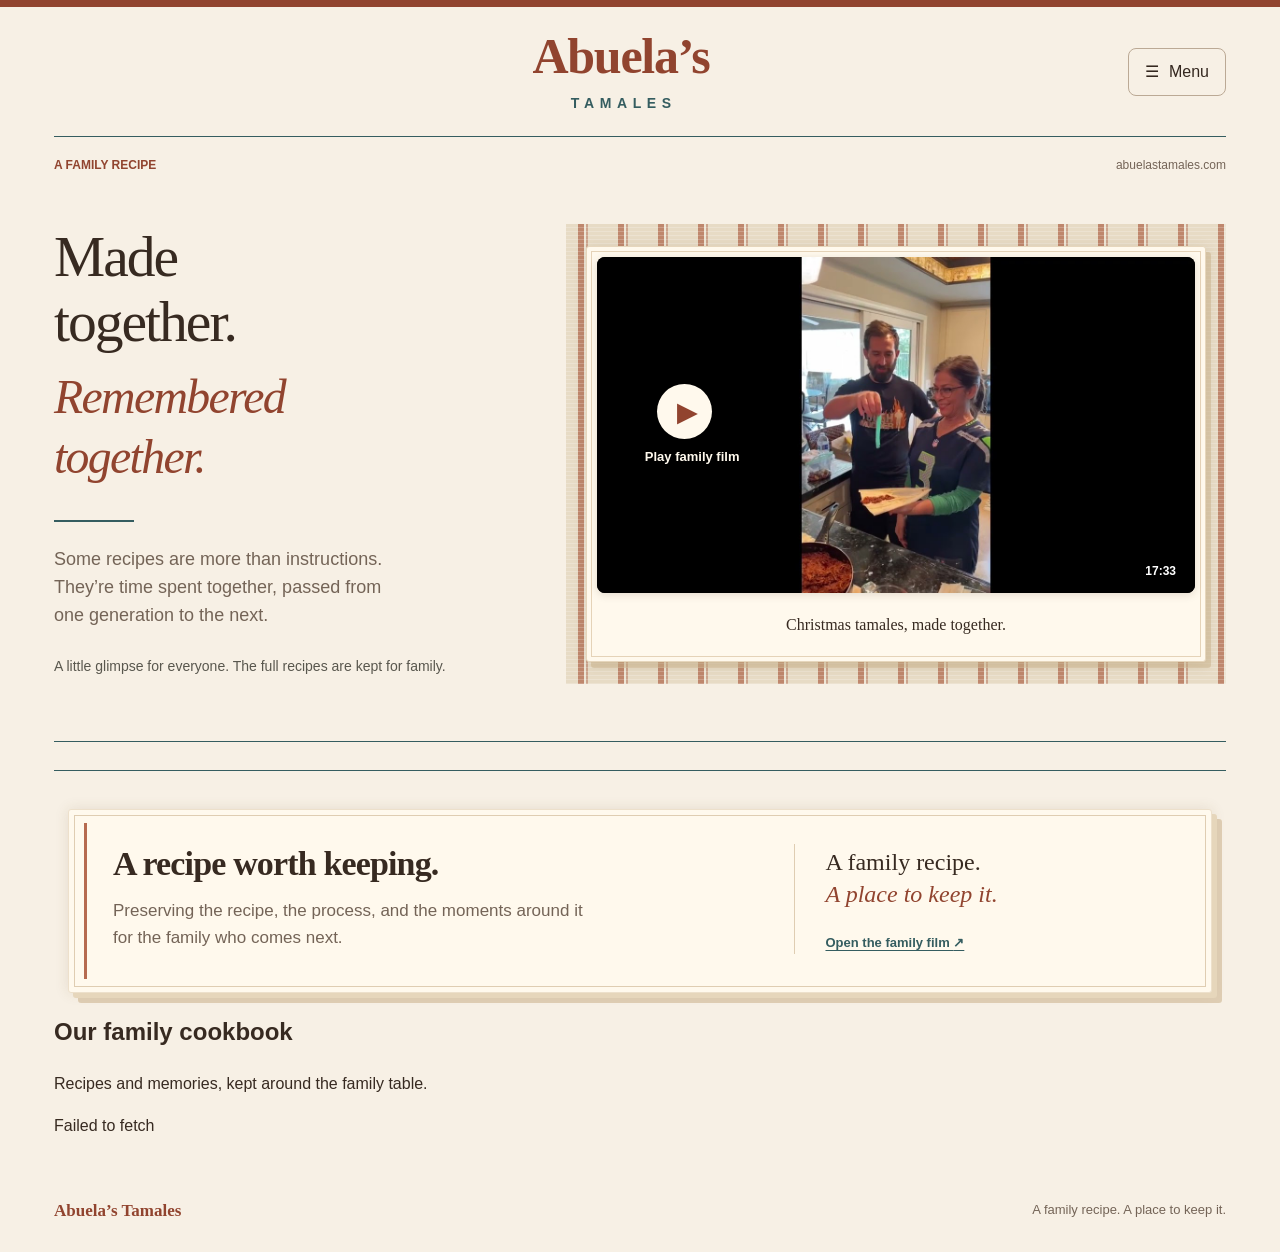
==== commit ae33dc03: "Simplify sign-in and mark Home as current" ====
--- a/add-recipe.html
+++ b/add-recipe.html
@@ -46,7 +46,7 @@
 <h1 id="home-title"><span>Made<br class="desktop-break"> together.</span><em>Remembered<br> together.</em></h1>
 <div class="short-rule" aria-hidden="true"></div>
 <p class="lead">Some recipes are more than instructions. They’re time spent together, passed from one generation to the next.</p>
-<div class="recipe-entry"><button id="home-sign-in" class="recipe-entry-button" type="button">Sign in to the cookbook <span aria-hidden="true">→</span></button><p id="home-auth-note">A little glimpse for everyone. The full recipes are kept for family.</p></div>
+<div class="recipe-entry"><p id="home-auth-note">A little glimpse for everyone. The full recipes are kept for family.</p></div>
 </section>
 <div class="linen">
 <figure class="film" aria-labelledby="film-caption">
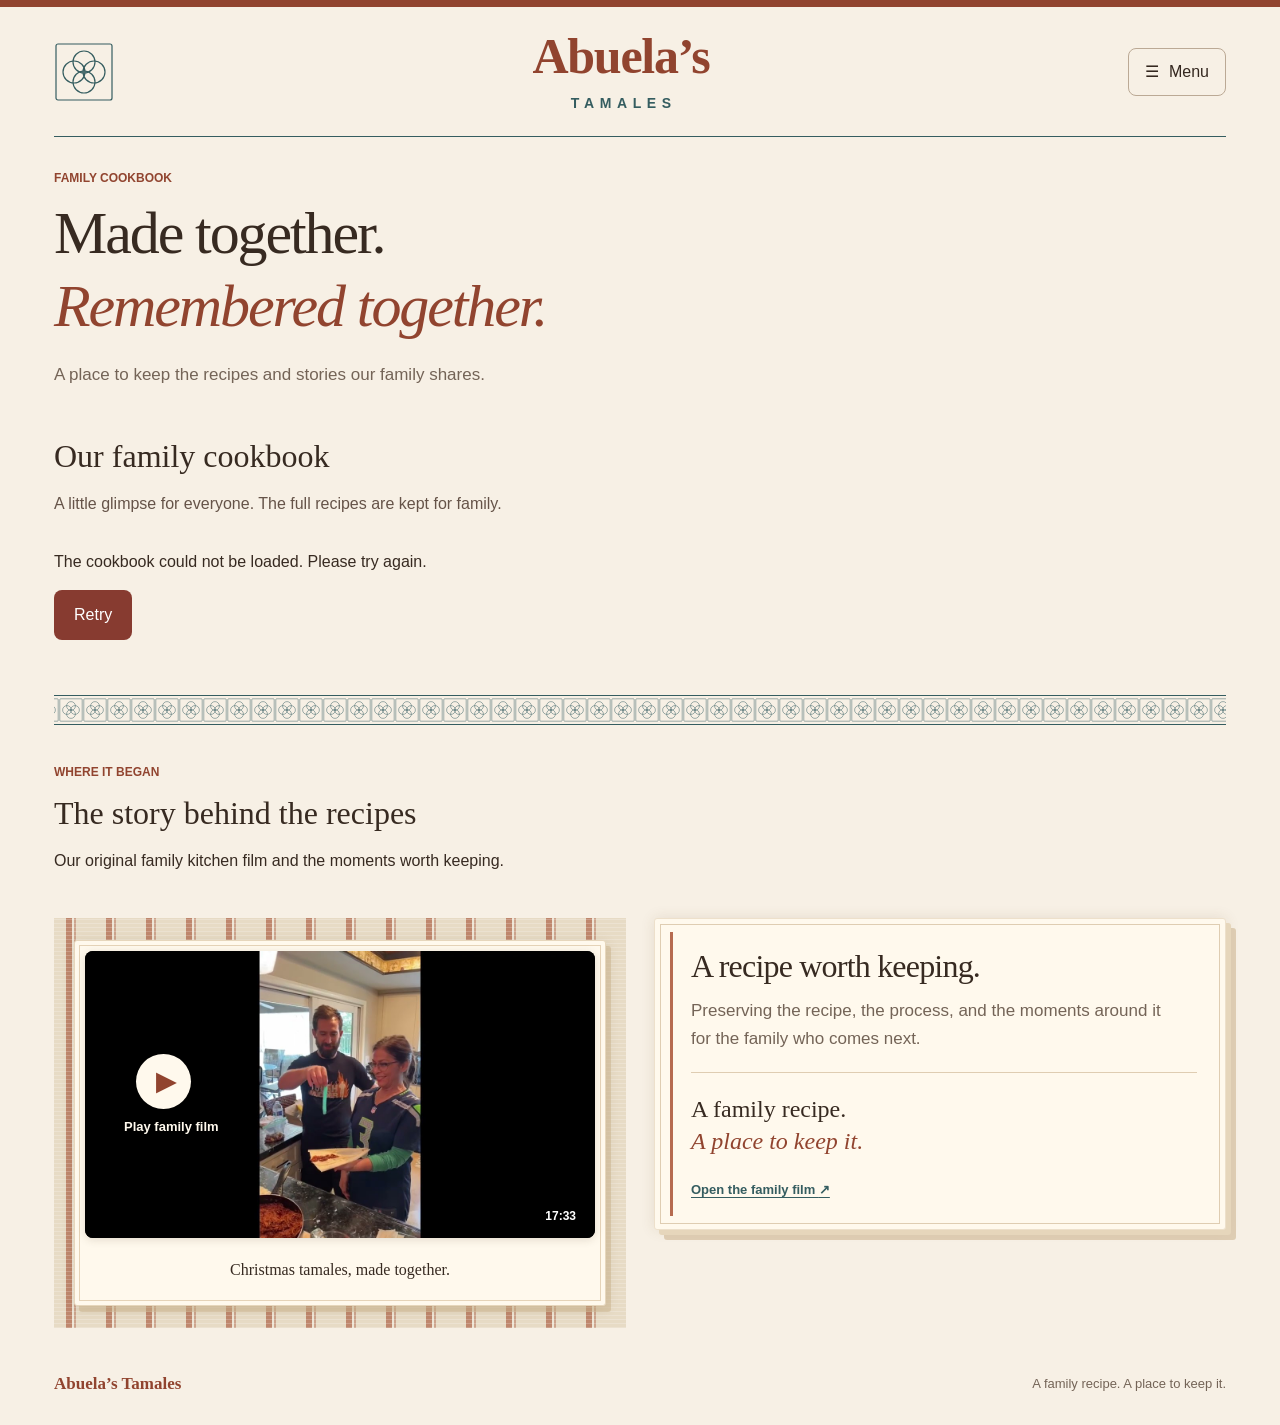
==== commit 61b2f678: "Make the family cookbook the center of browsing and recipe creation Bring recipes before the preserv" ====
--- a/add-recipe.html
+++ b/add-recipe.html
@@ -3,7 +3,7 @@
 <head>
 <meta charset="utf-8">
 <meta name="viewport" content="width=device-width, initial-scale=1">
-<title>Abuela’s Tamales — A family recipe</title>
+<title>Abuela’s Tamales — Family cookbook</title>
 <meta name="description" content="A family tamale recipe, preserved on film for the generations to come.">
 <meta name="robots" content="noindex, nofollow, max-image-preview:large">
 <link rel="canonical" href="https://abuelastamales.com/">
@@ -40,14 +40,14 @@
 <button id="menu-toggle" type="button" aria-haspopup="dialog" aria-controls="family-menu" aria-expanded="false"><span aria-hidden="true">☰</span><span>Menu</span></button>
 </header>
 <main id="main">
-<div class="page-label"><p class="eyebrow">A family recipe</p><span>abuelastamales.com</span></div>
-<div class="hero">
-<section class="intro" aria-labelledby="home-title">
-<h1 id="home-title"><span>Made<br class="desktop-break"> together.</span><em>Remembered<br> together.</em></h1>
-<div class="short-rule" aria-hidden="true"></div>
-<p class="lead">Some recipes are more than instructions. They’re time spent together, passed from one generation to the next.</p>
-<div class="recipe-entry"><p id="home-auth-note">A little glimpse for everyone. The full recipes are kept for family.</p></div>
+<section class="cookbook-intro" aria-labelledby="home-title">
+<p class="eyebrow">Family cookbook</p>
+<h1 id="home-title"><span>Made together.</span><em>Remembered together.</em></h1>
+<p class="lead">A place to keep the recipes and stories our family shares.</p>
 </section>
+<section class="cookbook-collection" aria-labelledby="cookbook-heading"><h2 id="cookbook-heading" tabindex="-1">Our family cookbook</h2><p id="home-auth-note">A little glimpse for everyone. The full recipes are kept for family.</p><p id="home-status" role="status"></p><div id="family-cookbook" aria-live="polite"></div></section>
+<div class="tile-border" aria-hidden="true"></div>
+<section class="family-story" aria-labelledby="story-heading"><div class="story-intro"><p class="eyebrow">Where it began</p><h2 id="story-heading">The story behind the recipes</h2><p>Our original family kitchen film and the moments worth keeping.</p></div>
 <div class="linen">
 <figure class="film" aria-labelledby="film-caption">
 <div class="video-frame" id="video-frame">
@@ -60,17 +60,15 @@
 <noscript><p class="player-note">Use the play link to open the family video.</p></noscript>
 </figure>
 </div>
-</div>
-<div class="tile-border" aria-hidden="true"></div>
 <section class="notebook" aria-labelledby="story-title">
 <div class="notebook-copy"><h2 id="story-title">A recipe worth keeping.</h2><p>Preserving the recipe, the process, and the moments around it<br class="wide-break"> for the family who comes next.</p></div>
 <div class="notebook-aside"><p>A family recipe.<br><em>A place to keep it.</em></p><a href="https://d2r3pvc81h83y9.cloudfront.net/media/christmas-tamales-720p-v1.mp4" target="_blank" rel="noopener noreferrer">Open the family film <span aria-hidden="true">↗</span><span class="sr-only"> (opens a new tab)</span></a></div>
 </section>
-<section aria-labelledby="cookbook-heading"><h2 id="cookbook-heading" tabindex="-1">Our family cookbook</h2><p>Recipes and memories, kept around the family table.</p><p id="home-status" role="status"></p><div id="family-cookbook"></div></section></main>
+</section></main>
 <footer><span>Abuela’s Tamales</span><p>A family recipe. A place to keep it.</p></footer>
 </div>
-<dialog id="family-menu" aria-labelledby="menu-heading"><div class="menu-top"><h2 id="menu-heading">Around the family table</h2><button id="menu-close" type="button" aria-label="Close menu">Close ×</button></div><nav id="menu-actions" aria-label="Family cookbook"></nav></dialog>
-<dialog id="family-task" aria-labelledby="task-heading"><div class="task-top"><h2 id="task-heading" tabindex="-1">Family cookbook</h2><button id="task-close" type="button" aria-label="Close and return home">Close ×</button></div><p id="status" role="status" aria-live="polite"></p><div id="task-body"></div></dialog>
-<div id="task-parking" hidden><p id="preview-note" hidden></p><section id="editor-panel"><div id="editor-actions" class="actions"></div><div id="workspace"><section class="panel"><h2>About the recipe</h2><label for="title">Recipe name</label><input id="title" maxlength="160" autocomplete="off"><label for="description">A short introduction <span class="note">· public when published</span></label><textarea id="description" maxlength="240" aria-describedby="description-count"></textarea><p id="description-count" class="note">240 characters remaining</p><label for="notes">Family notes <span class="note">· signed-in family only</span></label><textarea id="notes"></textarea><h3>Photos, if you’d like</h3><p class="note">Recipe photos are public when you publish. Photos in unfinished drafts stay private. JPEG, PNG or WebP, up to 15 MB each.</p><div id="photos"></div><div id="photo-controls" hidden><label for="photo-file">Choose a photo</label><input id="photo-file" type="file" accept="image/jpeg,image/png,image/webp"><label for="photo-audience">Photo placement</label><select id="photo-audience"><option value="gallery">Public recipe photo</option><option value="cover">Public cover photo</option></select><label for="photo-alt">Describe the photo</label><input id="photo-alt" maxlength="300"></div></section><section class="panel"><h2>Recipe parts</h2><p class="note">One part works beautifully. Add others for masa, filling, frosting, or finishing.</p><div id="parts"></div><button id="add-part" type="button">Add recipe part</button><button id="undo" type="button" class="secondary" hidden>Undo remove</button></section><section class="panel"><h2>Review and share</h2><p>Check the public introduction and the full family recipe separately.</p><div class="actions"><button id="review" type="button">Review recipe</button><button id="export" class="secondary" type="button">Download draft</button></div></section></div><section id="preview" class="panel" hidden aria-label="Recipe review"></section></section></div>
+<dialog id="family-menu" aria-labelledby="menu-heading"><div class="menu-top"><h2 id="menu-heading">Around the family table</h2><button id="menu-close" type="button" aria-label="Close menu">×</button></div><nav id="menu-actions" aria-label="Family cookbook"></nav></dialog>
+<dialog id="family-task" aria-labelledby="task-heading"><div class="task-top"><h2 id="task-heading" tabindex="-1">Family cookbook</h2><button id="task-close" type="button" aria-label="Close and return home">×</button></div><p id="status" role="status" aria-live="polite"></p><div id="task-body"></div></dialog>
+<div id="task-parking" hidden><p id="preview-note" hidden></p><section id="editor-panel"><p class="editor-intro">Keep a recipe for the family. Your draft stays private until you publish.</p><div id="workspace"><section class="panel recipe-basics"><label for="title">Recipe name</label><input id="title" maxlength="160" autocomplete="off" placeholder="What do you call this recipe?"><label for="description">A short introduction <span class="note">· public when published</span></label><textarea id="description" maxlength="240" aria-describedby="description-count"></textarea><p id="description-count" class="note">240 characters remaining</p></section><section class="panel"><h2>Recipe parts</h2><p class="note">One part works beautifully. Add others for masa, filling, frosting, or finishing.</p><div id="parts"></div><button id="add-part" type="button">Add recipe part</button><button id="undo" type="button" class="secondary" hidden>Undo remove</button></section><details class="recipe-extras"><summary>Photos &amp; family notes (optional)</summary><label for="notes">Family notes <span class="note">· signed-in family only</span></label><textarea id="notes"></textarea><h3>Photos, if you’d like</h3><p class="note">Recipe photos are public when you publish. Photos in unfinished drafts stay private. JPEG, PNG or WebP, up to 15 MB each.</p><div id="photos"></div><div id="photo-controls" hidden><label for="photo-file">Choose a photo</label><input id="photo-file" type="file" accept="image/jpeg,image/png,image/webp"><label for="photo-audience">Photo placement</label><select id="photo-audience"><option value="gallery">Public recipe photo</option><option value="cover">Public cover photo</option></select><label for="photo-alt">Describe the photo</label><input id="photo-alt" maxlength="300"></div></details></div><section id="preview" class="panel" hidden aria-label="Recipe review"></section><div id="editor-actions" class="actions editor-toolbar"><button id="review" class="secondary" type="button">Preview recipe</button></div><details id="draft-options"><summary>Draft options</summary><div class="actions"><button id="export" class="secondary" type="button">Download draft</button></div></details></section></div>
 <script type="module" src="cookbook-app.mjs"></script></body>
 </html>
--- a/home-shell.css
+++ b/home-shell.css
@@ -9,3 +9,18 @@
 .menu-top button{white-space:nowrap;flex-shrink:0}@media(max-width:600px){#family-task{width:calc(100% - 40px)}.task-top{flex-wrap:wrap}.task-top button{margin-left:auto}}
 
 #family-task .private-recipe>h2:first-child{display:none}
+/* One ivory task surface; the header stays visible while the form scrolls. */
+#family-task{padding:0;inset:auto 0 auto;top:calc(var(--visible-top,0px) + var(--visible-height,100dvh)/2);transform:translateY(-50%);max-height:calc(var(--visible-height,100dvh) - 40px);overflow:hidden;width:min(760px,calc(100% - 40px))}#family-task[open]{display:flex;flex-direction:column}.task-top{position:static;flex:none;margin:0;padding:20px;gap:16px;flex-wrap:nowrap;background:transparent}.task-top h2{font-size:30px;line-height:1.15;min-width:0;overflow-wrap:anywhere}#family-task #task-close{width:48px;height:48px;min-height:48px;flex:0 0 48px;padding:0;margin:0;background:transparent!important;border:1px solid transparent;font:30px/1 Arial,sans-serif;color:#655348!important}#family-task #task-close:hover{background:#e8dcc9!important}#task-body{min-height:0;overflow-y:auto;overscroll-behavior:contain;padding:0 20px 24px;scroll-padding:20px;flex:1 1 auto}#family-task>#status{flex:none;margin:0;padding:0 20px 12px;font-size:16px}#family-task>#status:empty{padding:0}#family-task #family-invitations{padding:0;margin:0;border:0;border-radius:0;background:transparent}#family-invitations p{font-size:17px;line-height:1.5;margin:0 0 24px}#family-task #family-invitations label{margin:0 0 16px;font-size:16px}#family-invitations input{display:block;margin-top:12px;height:52px}#family-invitations input:focus-visible{outline-width:2px;outline-offset:3px}#family-invitations section>.invitation-actions{display:flex;margin-top:16px;gap:12px}#family-invitations .invitation-actions>button{width:100%;flex-basis:100%;margin:0}#family-invitations section>div:empty{display:none}#family-access>div>div{padding:16px 0;border-top:1px solid var(--border-subtle);overflow-wrap:anywhere}#family-access button{margin:12px 12px 0 0}#menu-actions .owner-menu-action{border-top:1px solid #b5aa9b;margin-top:8px}#family-task .panel:first-child{margin-top:0}@media(max-width:600px){.task-top{padding:16px 20px 20px}.task-top h2{font-size:28px}#task-body{padding-bottom:max(24px,env(safe-area-inset-bottom))}#family-task{border-radius:14px}#family-access button{width:100%;margin-right:0}} 
+
+.menu-top{gap:12px}.menu-top h2{min-width:0;flex:1}#family-menu #menu-close{width:48px;height:48px;min-height:48px;flex:0 0 48px;padding:0;border:0;background:transparent;font:30px/1 Arial,sans-serif}#family-menu #menu-close:hover{background:#ffffff14}
+
+/* Cookbook first: the family archive follows the collection. */
+.cookbook-intro{padding:32px 0 28px;max-width:820px}.cookbook-intro h1{font-size:clamp(34px,4.8vw,60px);margin:12px 0 18px}.cookbook-intro h1 em{font-size:1em;margin-top:2px}.cookbook-intro .lead{max-width:620px;font-size:17px}.cookbook-collection{padding:20px 0 12px}.cookbook-collection>h2,.family-story h2{font:normal 32px/1.2 Georgia,serif;margin:0 0 12px}.cookbook-collection>p{color:var(--text-secondary);max-width:650px}.cookbook-empty{border-block:1px solid var(--border-subtle);padding:24px 0;margin-top:24px;max-width:720px}.cookbook-empty h3{font:normal 24px/1.3 Georgia,serif;margin:0 0 10px}.cookbook-empty p{margin:0;color:var(--text-secondary);max-width:560px}.family-story{display:grid;grid-template-columns:1fr 1fr;gap:28px;align-items:start}.story-intro{grid-column:1/-1}.story-intro .eyebrow{margin-bottom:12px}.family-story .notebook{display:block;margin:0;padding:28px 28px 28px 36px}.family-story .notebook-aside{border-left:0;border-top:1px solid var(--line);padding:20px 0 0;margin-top:20px}.family-story .linen{margin:0}.recipe-card figure{margin:0 0 20px}.recipe-card figure img{width:100%;max-height:300px;object-fit:cover}.recipe-card h3{margin:12px 0}.recipe-card p{overflow-wrap:anywhere}#family-cookbook{display:grid;grid-template-columns:repeat(auto-fit,minmax(min(100%,300px),1fr));gap:28px}#family-cookbook>.cookbook-empty,#family-cookbook>.catalogue-error{grid-column:1/-1}.recipe-card>button+button{background:transparent!important;color:var(--action-primary)!important;border:1px solid var(--border-subtle)!important}
+/* Short tasks are compact. Reading and writing get room to breathe. */
+#family-task[data-surface="compact"]{width:min(480px,calc(100% - 40px))}#family-task[data-surface="workspace"]{width:min(920px,calc(100% - 48px));height:calc(var(--visible-height,100dvh) - 64px);max-height:1000px}#family-task[data-surface="workspace"] #task-body{padding-inline:32px}#family-task .editor-intro{color:var(--text-secondary);margin:0 0 20px}#family-task .recipe-basics>label:first-child{margin-top:0;font:normal 24px/1.25 Georgia,serif}#family-task #title{font-size:20px}#family-task .panel{border:0;border-radius:0;background:transparent;padding:0;margin:28px 0}#family-task .recipe-basics{margin-top:0}#family-task h3{font-size:24px}#family-task label{margin-top:16px}#family-task .part-options{margin:12px 0}#family-task summary{cursor:pointer;padding:12px 0;min-height:48px;color:var(--text-secondary)}#family-task .part-options .actions{margin-bottom:20px}#family-task fieldset{background:var(--surface-card)}#family-task .editor-toolbar{position:sticky;bottom:-24px;margin:24px -4px 0;padding:12px 4px max(12px,env(safe-area-inset-bottom));background:#f7f1e7;border-top:1px solid var(--border-subtle);z-index:1}#family-task #draft-options{padding-top:12px}#family-task #draft-options button{background:transparent;color:var(--action-primary);border:1px solid var(--border-subtle)}#family-task .public-preview{padding-bottom:24px;border-bottom:1px solid var(--border-subtle)}#family-task .recipe-component{padding:20px 0;border-top:1px solid var(--border-subtle)}#family-task .recipe-component h4{font:600 16px/1.5 Arial,sans-serif;margin:20px 0 12px}#family-task .recipe-component li{padding:5px 0;overflow-wrap:anywhere}#family-task .recipe-component ol li{padding-left:8px;margin-bottom:10px}#family-task .my-recipe{padding:20px 0;border-bottom:1px solid var(--border-subtle)}#family-task .my-recipe h3{margin:0 0 8px}#family-task .my-recipe p{margin:0 0 16px;color:var(--text-secondary)}#task-heading:focus:not(:focus-visible),#preview:focus:not(:focus-visible){outline:none}#family-task p,#family-task h3{overflow-wrap:anywhere}
+@media(max-width:700px){.cookbook-intro{padding:24px 0 18px}.cookbook-intro h1{font-size:36px}.cookbook-intro .lead{font-size:16px}.cookbook-collection{padding-top:16px}.cookbook-collection>h2,.family-story h2{font-size:28px}.family-story{display:block}.family-story .linen{margin:24px -20px}.family-story .notebook{margin-top:28px}.cookbook-empty{margin-top:20px;padding:20px 0}}
+@media(max-width:600px){#family-task[data-surface="workspace"]{width:100%;height:var(--visible-height,100dvh);max-height:var(--visible-height,100dvh);border-radius:0;border:0}#family-task[data-surface="workspace"] #task-body{padding-inline:20px;padding-bottom:max(24px,env(safe-area-inset-bottom))}#family-task[data-surface="workspace"] .task-top{padding-top:max(16px,env(safe-area-inset-top))}#family-task .editor-toolbar{bottom:calc(-1 * max(24px,env(safe-area-inset-bottom)));gap:12px}#family-task .editor-toolbar>button{flex:1;flex-basis:0;width:auto;padding-inline:12px}#family-task .editor-toolbar>button:only-child{flex:none;width:100%}.site-header .wordmark{font-size:32px}.site-header .tile{width:26px;height:26px}#family-task .recipe-component ul,#family-task .recipe-component ol{padding-left:24px}}
+
+:root{--tile:url("family-tile.svg")}#editor-actions:has(#publish-recipe:not([hidden])) [data-editor-action]:not(#publish-recipe){background:var(--surface-muted);color:var(--text-primary)}
+
+#family-task .recipe-extras{margin:28px 0;border-top:1px solid var(--border-subtle)}#family-task .recipe-extras>summary{font:normal 23px/1.4 Georgia,serif;padding:20px 0}#family-task .recipe-extras #photo-controls{padding-bottom:20px}
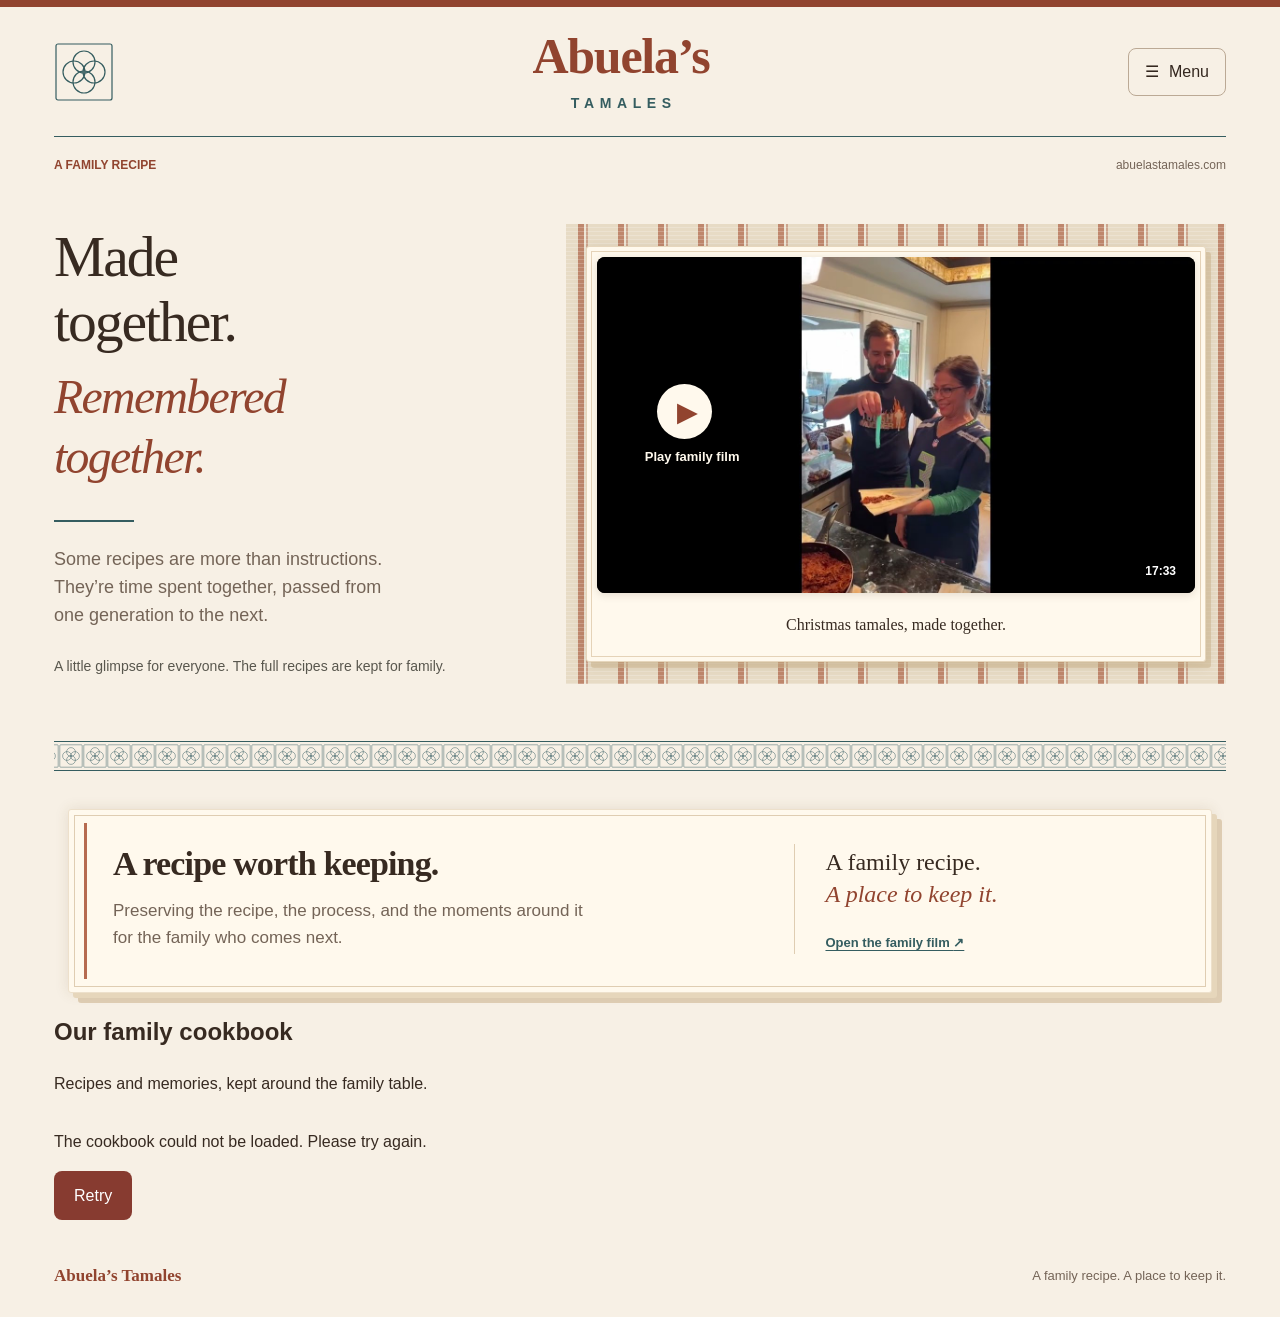
==== commit 64584dbf: "Restore the original film-led homepage Restore the exact pre-redesign homepage main content: origina" ====
--- a/add-recipe.html
+++ b/add-recipe.html
@@ -40,14 +40,14 @@
 <button id="menu-toggle" type="button" aria-haspopup="dialog" aria-controls="family-menu" aria-expanded="false"><span aria-hidden="true">☰</span><span>Menu</span></button>
 </header>
 <main id="main">
-<section class="cookbook-intro" aria-labelledby="home-title">
-<p class="eyebrow">Family cookbook</p>
-<h1 id="home-title"><span>Made together.</span><em>Remembered together.</em></h1>
-<p class="lead">A place to keep the recipes and stories our family shares.</p>
+<div class="page-label"><p class="eyebrow">A family recipe</p><span>abuelastamales.com</span></div>
+<div class="hero">
+<section class="intro" aria-labelledby="home-title">
+<h1 id="home-title"><span>Made<br class="desktop-break"> together.</span><em>Remembered<br> together.</em></h1>
+<div class="short-rule" aria-hidden="true"></div>
+<p class="lead">Some recipes are more than instructions. They’re time spent together, passed from one generation to the next.</p>
+<div class="recipe-entry"><p id="home-auth-note">A little glimpse for everyone. The full recipes are kept for family.</p></div>
 </section>
-<section class="cookbook-collection" aria-labelledby="cookbook-heading"><h2 id="cookbook-heading" tabindex="-1">Our family cookbook</h2><p id="home-auth-note">A little glimpse for everyone. The full recipes are kept for family.</p><p id="home-status" role="status"></p><div id="family-cookbook" aria-live="polite"></div></section>
-<div class="tile-border" aria-hidden="true"></div>
-<section class="family-story" aria-labelledby="story-heading"><div class="story-intro"><p class="eyebrow">Where it began</p><h2 id="story-heading">The story behind the recipes</h2><p>Our original family kitchen film and the moments worth keeping.</p></div>
 <div class="linen">
 <figure class="film" aria-labelledby="film-caption">
 <div class="video-frame" id="video-frame">
@@ -60,11 +60,13 @@
 <noscript><p class="player-note">Use the play link to open the family video.</p></noscript>
 </figure>
 </div>
+</div>
+<div class="tile-border" aria-hidden="true"></div>
 <section class="notebook" aria-labelledby="story-title">
 <div class="notebook-copy"><h2 id="story-title">A recipe worth keeping.</h2><p>Preserving the recipe, the process, and the moments around it<br class="wide-break"> for the family who comes next.</p></div>
 <div class="notebook-aside"><p>A family recipe.<br><em>A place to keep it.</em></p><a href="https://d2r3pvc81h83y9.cloudfront.net/media/christmas-tamales-720p-v1.mp4" target="_blank" rel="noopener noreferrer">Open the family film <span aria-hidden="true">↗</span><span class="sr-only"> (opens a new tab)</span></a></div>
 </section>
-</section></main>
+<section aria-labelledby="cookbook-heading"><h2 id="cookbook-heading" tabindex="-1">Our family cookbook</h2><p>Recipes and memories, kept around the family table.</p><p id="home-status" role="status"></p><div id="family-cookbook"></div></section></main>
 <footer><span>Abuela’s Tamales</span><p>A family recipe. A place to keep it.</p></footer>
 </div>
 <dialog id="family-menu" aria-labelledby="menu-heading"><div class="menu-top"><h2 id="menu-heading">Around the family table</h2><button id="menu-close" type="button" aria-label="Close menu">×</button></div><nav id="menu-actions" aria-label="Family cookbook"></nav></dialog>
